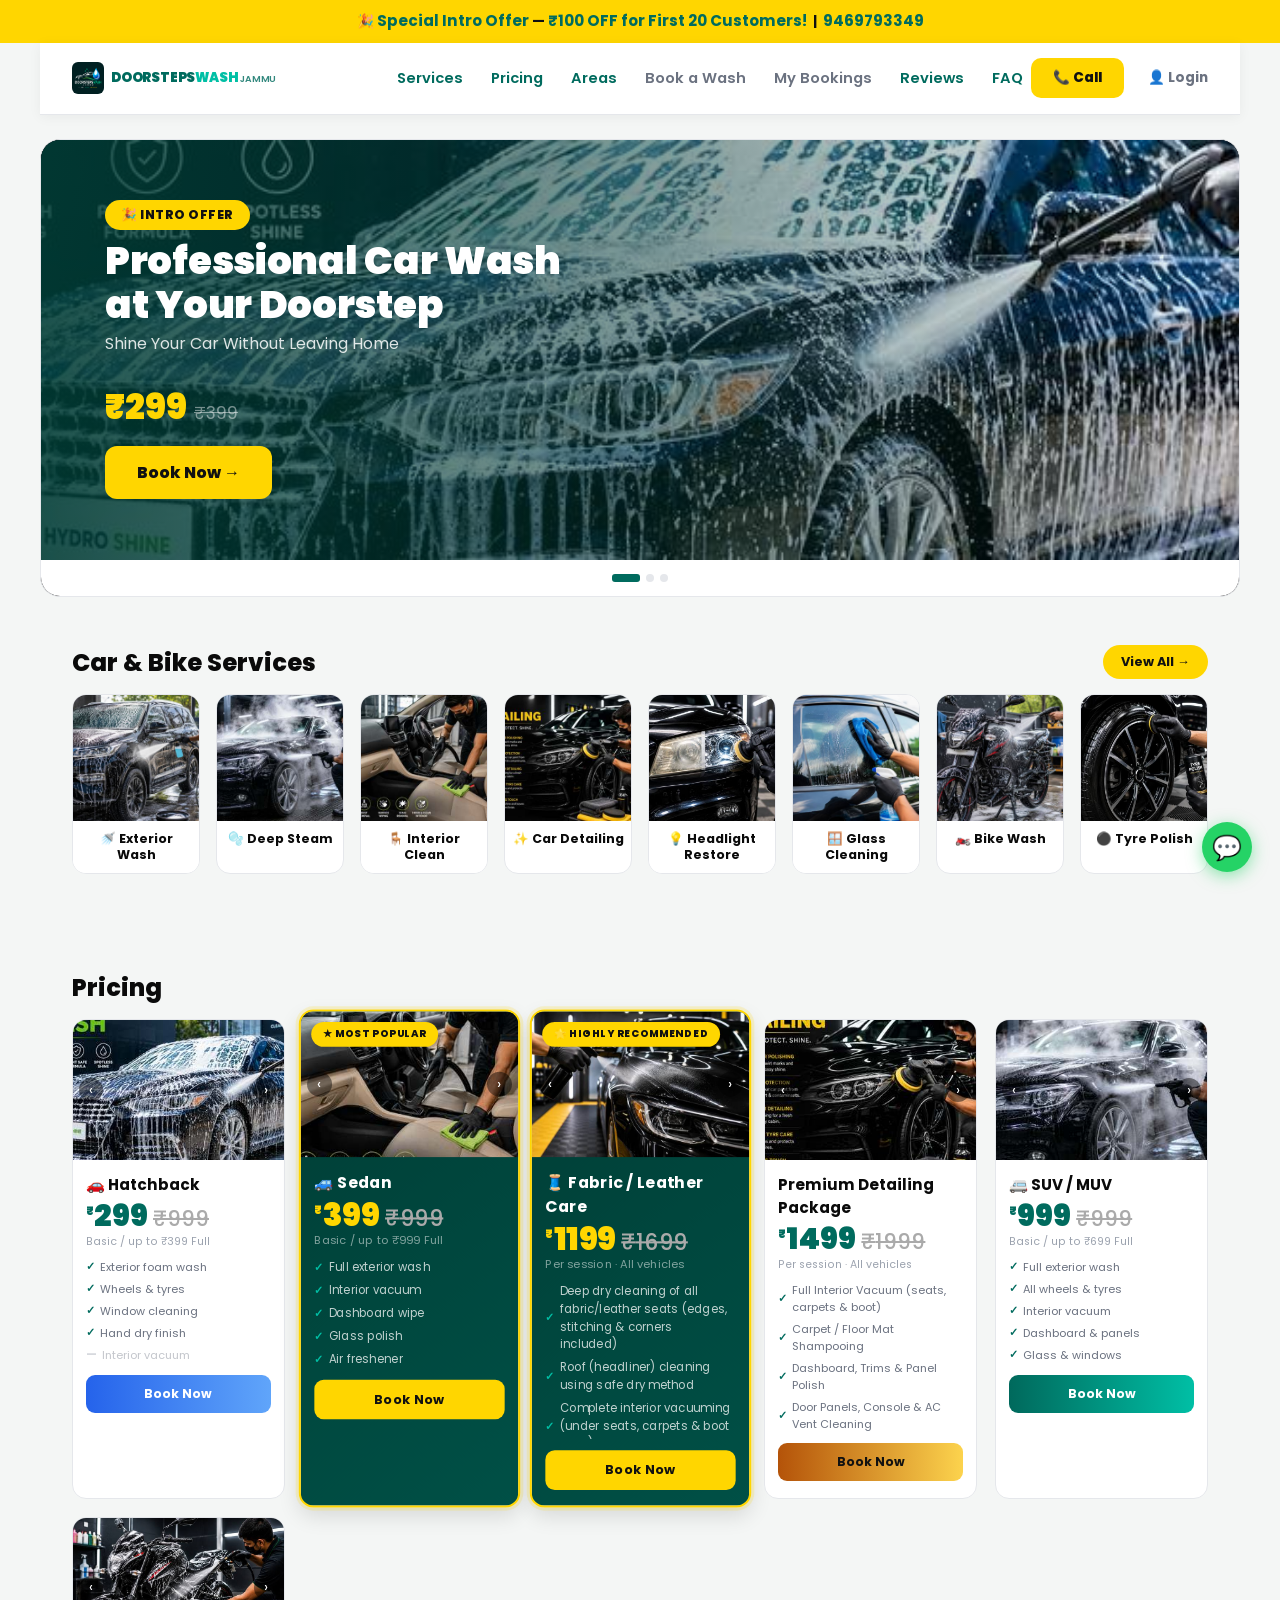
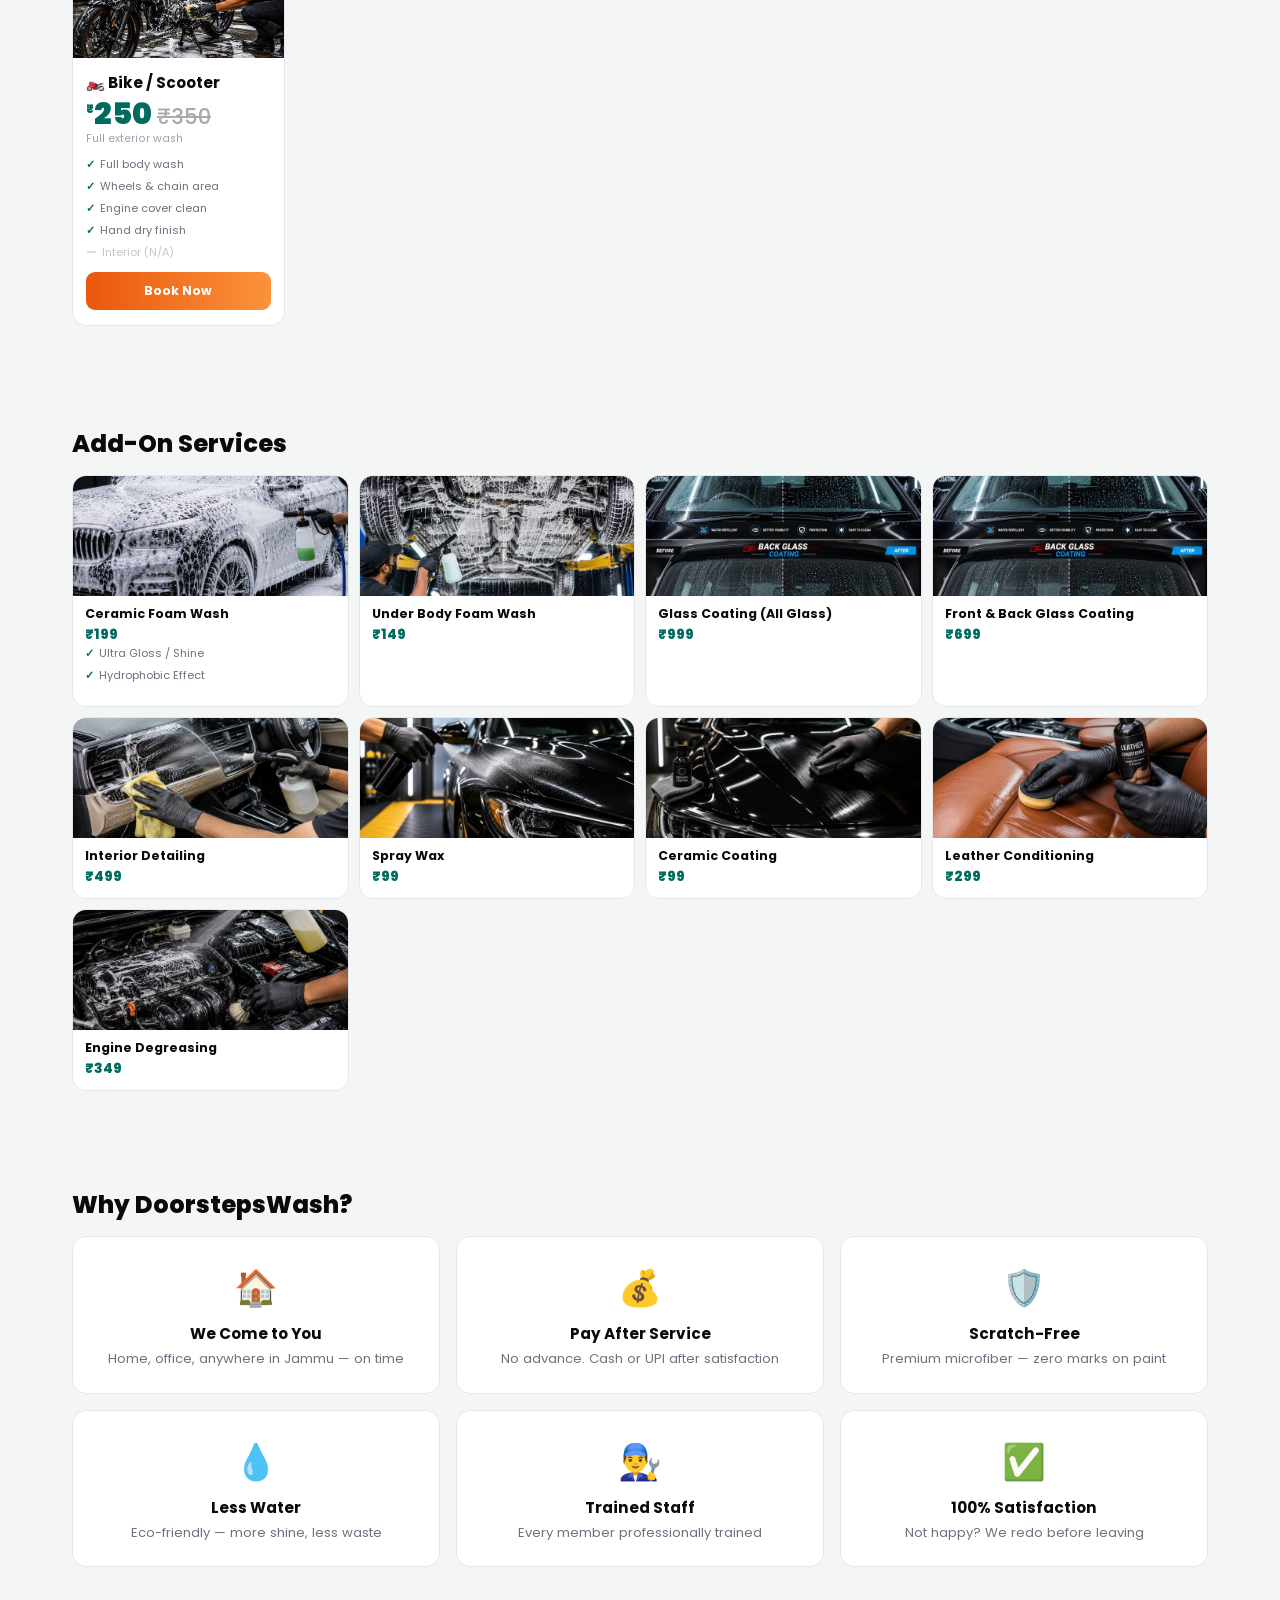
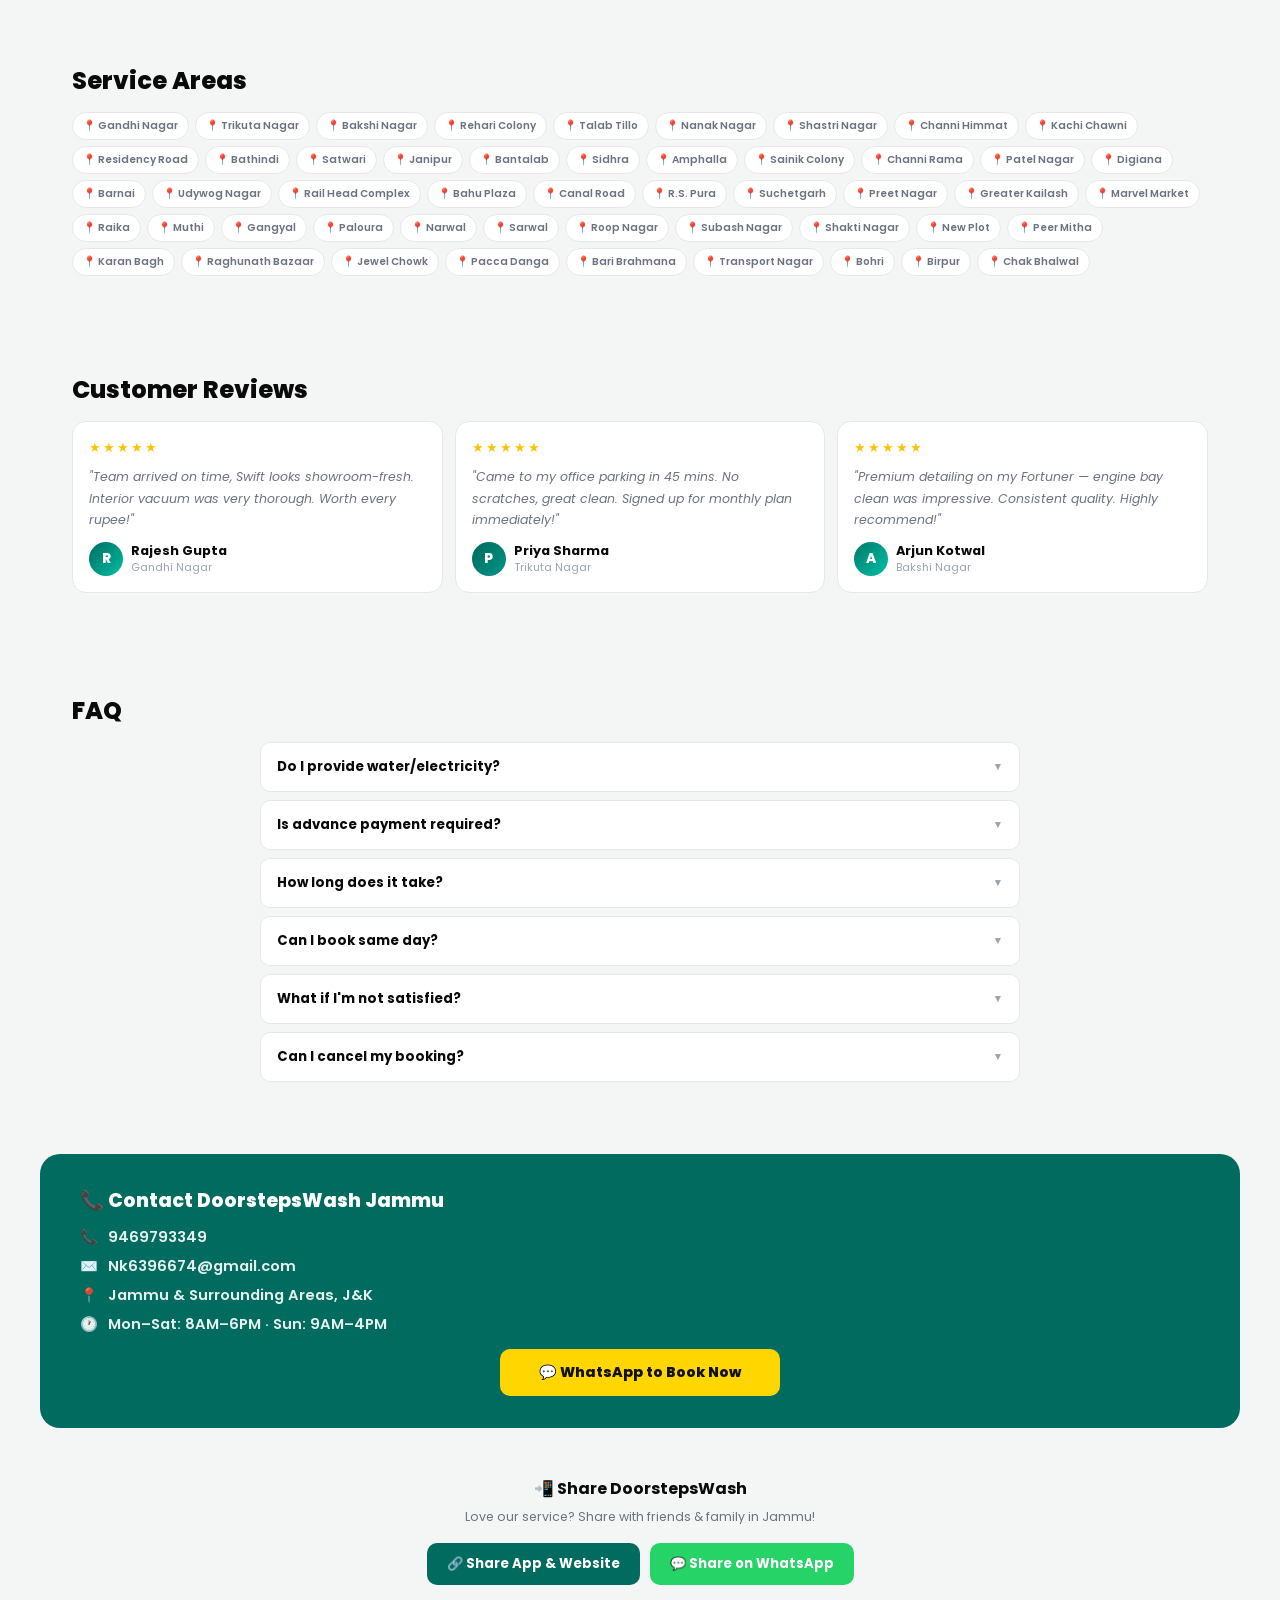
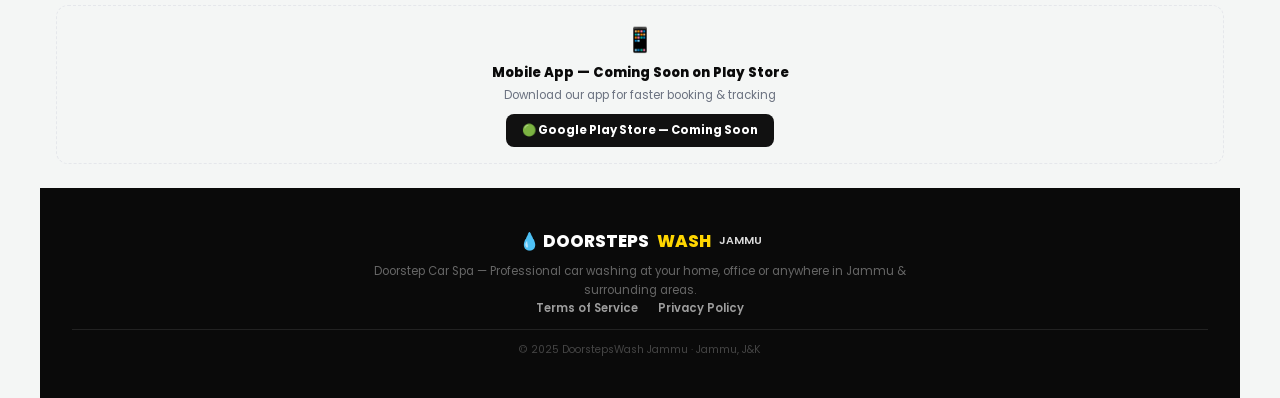
==== doorstepwash-main/index.html @ a51a25fb "yh" ====
<!DOCTYPE html>
<html lang="en">
<head>
<meta charset="UTF-8">
  <link rel="icon" type="image/x-icon" href="favicon.ico">
  <link rel="icon" type="image/png" sizes="192x192" href="icon-192.png">
  <link rel="apple-touch-icon" href="icon-192.png">
<meta name="viewport" content="width=device-width, initial-scale=1.0, maximum-scale=1.0, user-scalable=no">
<title>DoorstepsWash Jammu — Doorstep Car Spa</title>
<link href="https://fonts.googleapis.com/css2?family=Poppins:wght@400;500;600;700;800;900&display=swap" rel="stylesheet">
<link rel="stylesheet" href="app.css">
</head>
<body>

<!-- OFFER BAR -->
<div class="offer-bar">🎉 <span data-price="offer_text">Special Intro Offer</span> — <span data-price="offer_amount">₹100 OFF</span> <span data-price="offer_subtext">for First 20 Customers!</span> &nbsp;|&nbsp; <span>9469793349</span></div>

<!-- HEADER -->
<header class="header">
  <button class="hbg-btn" onclick="openDrawer()">☰</button>
  <div class="header-logo" style="display:flex;align-items:center;gap:7px;min-width:0;flex:1">
  <img src="logo.png" alt="DoorstepsWash Jammu" style="height:32px;width:32px;object-fit:contain;flex-shrink:0;border-radius:6px">
  <span style="font-size:.82rem;font-weight:900;letter-spacing:-.2px;white-space:nowrap;overflow:hidden;text-overflow:ellipsis">DOORSTEPS<span style="color:#00BFA5">WASH</span> <span style="font-size:.7em;font-weight:600;opacity:.8">JAMMU</span></span>
</div>
  <a href="tel:9469793349" class="call-btn">📞 Call</a>
</header>

<!-- DRAWER -->
<div class="drawer-overlay" id="drawerOverlay" onclick="closeDrawer()"></div>
<div class="drawer" id="drawer">
  <div class="drawer-head">
    <div class="logo-text"><span class="lt-main">DOORSTEPS<span style="color:#00BFA5">WASH</span></span><span class="lt-sub">JAMMU</span></div>
    <button class="drawer-close" onclick="closeDrawer()">✕</button>
  </div>
  <div class="drawer-links">
    <a href="index.html#services" onclick="closeDrawer()"><span class="di">🚗</span> Services</a>
    <a href="index.html#pricing" onclick="closeDrawer()"><span class="di">💰</span> Pricing</a>
    <a href="index.html#addons" onclick="closeDrawer()"><span class="di">➕</span> Add-Ons</a>
    <a href="index.html#areas" onclick="closeDrawer()"><span class="di">📍</span> Service Areas</a>
    <a href="booking.html" onclick="closeDrawer()"><span class="di">📅</span> Book a Wash</a>
    <a href="my-bookings.html" onclick="closeDrawer()"><span class="di">📋</span> My Bookings</a>
    <a href="index.html#reviews" onclick="closeDrawer()"><span class="di">⭐</span> Reviews</a>
    <a href="index.html#faq" onclick="closeDrawer()"><span class="di">❓</span> FAQ</a>
    <a href="account.html" onclick="closeDrawer()"><span class="di">👤</span> My Account</a>
  </div>
  <div class="drawer-contact">
    <h4>Contact Us</h4>
    <a href="tel:9469793349">📞 9469793349</a>
    <a href="mailto:Nk6396674@gmail.com">✉️ Nk6396674@gmail.com</a>
    <a>📍 Jammu &amp; Surrounding Areas</a>
  </div>
  <div class="drawer-links" style="border-top:1px solid var(--border);padding-top:8px;margin-top:4px">
    <a onclick="shareApp();closeDrawer()"><span class="di">🔗</span> Share App</a>
    <a href="https://wa.me/?text=🚗 DoorstepsWash Jammu — Doorstep Car Wash! https://doorstepswash.in" target="_blank" onclick="closeDrawer()"><span class="di">💬</span> Share on WhatsApp</a>
    <a style="opacity:.6;cursor:default"><span class="di">📱</span> Play Store — Coming Soon</a>
    <a href="terms.html" onclick="closeDrawer()"><span class="di">📄</span> Terms of Service</a>
    <a href="privacy.html" onclick="closeDrawer()"><span class="di">🔐</span> Privacy Policy</a>
  </div>
</div>

<!-- HERO SLIDER -->
<div class="hero-slider">
  <div class="slides" id="slides">
    <div class="slide">
      <img class="slide-img" id="slideImg1" alt="Exterior Wash">
      <div class="slide-overlay"></div>
      <div class="slide-content">
        <div class="slide-tag">🎉 Intro Offer</div>
        <div class="slide-h" data-price="slides.slide1.title">Professional Car Wash at Your Doorstep</div>
        <div class="slide-sub" data-price="slides.slide1.subtitle">Shine Your Car Without Leaving Home</div>
        <div class="slide-price"><span class="new">₹<span data-price="slides.slide1.price_new">299</span></span><span class="old">₹<span data-price="slides.slide1.price_old">399</span></span></div>
        <a href="booking.html" class="slide-book">Book Now →</a>
      </div>
    </div>
    <div class="slide">
      <img class="slide-img" id="slideImg2" alt="Steam Wash">
      <div class="slide-overlay"></div>
      <div class="slide-content">
        <div class="slide-tag">💧 Steam Clean</div>
        <div class="slide-h" data-price="slides.slide2.title">Deep Steam Wash + Interior Clean</div>
        <div class="slide-sub" data-price="slides.slide2.subtitle">Complete inside-out car spa experience</div>
        <div class="slide-price"><span class="new">₹<span data-price="slides.slide2.price_new">399</span></span><span class="old">₹<span data-price="slides.slide2.price_old">999</span></span></div>
        <a href="booking.html" class="slide-book">Book Now →</a>
      </div>
    </div>
    <div class="slide">
      <img class="slide-img" id="slideImg3" alt="Bike Wash">
      <div class="slide-overlay"></div>
      <div class="slide-content">
        <div class="slide-tag">🏍️ Bikes Too!</div>
        <div class="slide-h" data-price="slides.slide3.title">Bike &amp; Scooter Doorstep Wash</div>
        <div class="slide-sub" data-price="slides.slide3.subtitle">Full two-wheeler clean at your location</div>
        <div class="slide-price"><span class="new">₹<span data-price="slides.slide3.price_new">250</span></span><span class="old">₹<span data-price="slides.slide3.price_old">350</span></span></div>
        <a href="booking.html?service=Bike" class="slide-book">Book Now →</a>
      </div>
    </div>
  </div>
  <div class="slide-dots">
    <div class="dot active" onclick="goSlide(0)"></div>
    <div class="dot" onclick="goSlide(1)"></div>
    <div class="dot" onclick="goSlide(2)"></div>
  </div>
</div>

<!-- SERVICES -->
<div class="divider"></div>
<div class="sec rv" id="services">
  <div class="sec-head">
    <h2>Car &amp; Bike Services</h2>
    <a href="index.html#pricing" class="view-all">View All →</a>
  </div>
  <div class="svc-grid">
    <div class="svc-item" onclick="location.href='booking.html?service=Hatchback'">
      <img class="svc-img" id="svcImg1" alt="Exterior Wash">
      <div class="svc-lbl">🚿 <span data-price="svc_labels.exterior">Exterior Wash</span></div>
    </div>
    <div class="svc-item" onclick="location.href='booking.html?service=SUV'">
      <img class="svc-img" id="svcImg2" alt="Deep Steam Wash">
      <div class="svc-lbl">🫧 <span data-price="svc_labels.deepsteam">Deep Steam</span></div>
    </div>
    <div class="svc-item" onclick="location.href='booking.html?service=Sedan'">
      <img class="svc-img" id="svcImg3" alt="Interior Clean">
      <div class="svc-lbl">🪑 <span data-price="svc_labels.interiorclean">Interior Clean</span></div>
    </div>
    <div class="svc-item" onclick="location.href='booking.html?service=Premium'">
      <img class="svc-img" id="svcImg4" alt="Car Detailing">
      <div class="svc-lbl">✨ <span data-price="svc_labels.cardetailing">Car Detailing</span></div>
    </div>
    <div class="svc-item" onclick="location.href='booking.html?service=Premium'">
      <img class="svc-img" id="svcImg5" alt="Headlight Restore">
      <div class="svc-lbl">💡 <span data-price="svc_labels.headlight">Headlight Restore</span></div>
    </div>
    <div class="svc-item" onclick="location.href='booking.html?service=Hatchback'">
      <img class="svc-img" id="svcImg6" alt="Glass Cleaning">
      <div class="svc-lbl">🪟 <span data-price="svc_labels.glasscleaning">Glass Cleaning</span></div>
    </div>
    <div class="svc-item" onclick="location.href='booking.html?service=Bike'">
      <img class="svc-img" id="svcImg7" alt="Bike Wash">
      <div class="svc-lbl">🏍️ <span data-price="svc_labels.bikewash">Bike Wash</span></div>
    </div>
    <div class="svc-item" onclick="location.href='index.html#addons'">
      <img class="svc-img" id="svcImg8" alt="Tyre Polish">
      <div class="svc-lbl">⚫ <span data-price="svc_labels.tyrepolish">Tyre Polish</span></div>
    </div>
  </div>
</div>

<!-- PRICING -->
<div class="divider"></div>
<div class="sec rv" id="pricing">
  <div class="sec-head"><h2>Pricing</h2></div>
  <div class="price-scroll">
    <div class="price-card">
      <div class="pc-img-wrap">
        <img class="pc-img" id="pcImg1" alt="Hatchback">
        <button class="pc-nav prev" onclick="pcNav('pcImg1',-1)">‹</button>
        <button class="pc-nav next" onclick="pcNav('pcImg1',1)">›</button>
      </div>
      <div class="pc-body">
        <div class="pc-name">🚗 <span data-price="services.hatchback.label">Hatchback</span></div>
        <div class="pc-price"><sup>₹</sup><span data-price="services.hatchback.price_min">299</span> <span style="text-decoration:line-through;color:#aaa;font-size:.7em;font-weight:500">₹<span data-price="services.hatchback.price_old">999</span></span></div>
        <div class="pc-per">Basic / up to ₹<span data-price="services.hatchback.price_max">399</span> Full</div>
        <ul class="pc-feats">
          <li class="pc-feat">Exterior foam wash</li>
          <li class="pc-feat">Wheels &amp; tyres</li>
          <li class="pc-feat">Window cleaning</li>
          <li class="pc-feat">Hand dry finish</li>
          <li class="pc-feat no">Interior vacuum</li>
        </ul>
        <button class="pc-btn g-blue" onclick="location.href='booking.html?service=Hatchback'">Book Now</button>
      </div>
    </div>
    <div class="price-card featured">
      <div class="pc-img-wrap">
        <img class="pc-img" id="pcImg2" alt="Sedan">
        <button class="pc-nav prev" onclick="pcNav('pcImg2',-1)">‹</button>
        <button class="pc-nav next" onclick="pcNav('pcImg2',1)">›</button>
      </div>
      <div class="pc-body">
        <div class="pc-badge">★ Most Popular</div>
        <div class="pc-name">🚙 <span data-price="services.sedan.label">Sedan</span></div>
        <div class="pc-price"><sup>₹</sup><span data-price="services.sedan.price_min">399</span> <span style="text-decoration:line-through;color:#aaa;font-size:.7em;font-weight:500">₹<span data-price="services.sedan.price_old">999</span></span></div>
        <div class="pc-per">Basic / up to ₹<span data-price="services.sedan.price_max">999</span> Full</div>
        <ul class="pc-feats">
          <li class="pc-feat">Full exterior wash</li>
          <li class="pc-feat">Interior vacuum</li>
          <li class="pc-feat">Dashboard wipe</li>
          <li class="pc-feat">Glass polish</li>
          <li class="pc-feat">Air freshener</li>
        </ul>
        <button class="pc-btn g-purple" onclick="location.href='booking.html?service=Sedan'">Book Now</button>
      </div>
    </div>
    <div class="price-card featured">
      <div class="pc-img-wrap">
        <img class="pc-img" id="pcImg6" alt="Fabric Leather Care">
        <button class="pc-nav prev" onclick="pcNav('pcImg6',-1)">‹</button>
        <button class="pc-nav next" onclick="pcNav('pcImg6',1)">›</button>
      </div>
      <div class="pc-body">
        <div class="pc-badge">🌟 Highly Recommended</div>
        <div class="pc-name">🧵 <span data-price="services.fabriccare.label">Fabric / Leather Care</span></div>
        <div class="pc-price"><sup>₹</sup><span data-price="services.fabriccare.price">1199</span> <span style="text-decoration:line-through;color:#aaa;font-size:.7em;font-weight:500">₹<span data-price="services.fabriccare.price_old">1699</span></span></div>
        <div class="pc-per">Per session · All vehicles</div>
        <ul class="pc-feats">
          <li class="pc-feat">Deep dry cleaning of all fabric/leather seats (edges, stitching &amp; corners included)</li>
          <li class="pc-feat">Roof (headliner) cleaning using safe dry method</li>
          <li class="pc-feat">Complete interior vacuuming (under seats, carpets &amp; boot area)</li>
          <li class="pc-feat">Floor mats washing, scrubbing &amp; cleaning</li>
          <li class="pc-feat">Car basement cleaning with foam &amp; scrubbing</li>
          <li class="pc-feat">Door panels, strips &amp; side trims detailed cleaning</li>
          <li class="pc-feat">Dashboard &amp; center console cleaning, detailing &amp; polishing</li>
          <li class="pc-feat">Stain &amp; dirt removal with proper treatment</li>
          <li class="pc-feat">Full interior detailing for a fresh finish</li>
        </ul>
        <button class="pc-btn g-rose" onclick="location.href='booking.html?service=FabricCare'">Book Now</button>
      </div>
    </div>
    <div class="price-card">
      <div class="pc-img-wrap">
        <img class="pc-img" id="pcImg5" alt="Premium">
        <button class="pc-nav prev" onclick="pcNav('pcImg5',-1)">‹</button>
        <button class="pc-nav next" onclick="pcNav('pcImg5',1)">›</button>
      </div>
      <div class="pc-body">
        <div class="pc-name"><span data-price="services.premium.label">Premium Detailing Package</span></div>
        <div class="pc-price"><sup>₹</sup><span data-price="services.premium.price">1499</span> <span style="text-decoration:line-through;color:#aaa;font-size:.7em;font-weight:500">₹<span data-price="services.premium.price_old">1999</span></span></div>
        <div class="pc-per">Per session · All vehicles</div>
        <ul class="pc-feats">
          <li class="pc-feat">Full Interior Vacuum (seats, carpets &amp; boot)</li>
          <li class="pc-feat">Carpet / Floor Mat Shampooing</li>
          <li class="pc-feat">Dashboard, Trims &amp; Panel Polish</li>
          <li class="pc-feat">Door Panels, Console &amp; AC Vent Cleaning</li>
          <li class="pc-feat">Safe Engine Bay Cleaning (battery area protected)</li>
          <li class="pc-feat">Body &amp; Glass Polishing for Enhanced Shine and Clear Visibility</li>
          <li class="pc-feat">Underbody Cleaning</li>
          <li class="pc-feat">Plastic Restoration Polish for Faded Parts</li>
          <li class="pc-feat">Door Edges, Fuel Lid, Dicky Jamb Cleaning &amp; Logo Detailing</li>
          <li class="pc-feat">Hidden Gap Detailing (windshield trims, etc.)</li>
          <li class="pc-feat">Free Paper Mats &amp; Car Perfume Spray</li>
          <li class="pc-feat">Tyre Polish &amp; Dressing for Rich Black Look</li>
        </ul>
        <button class="pc-btn g-gold" onclick="location.href='booking.html?service=Premium'">Book Now</button>
      </div>
    </div>
    <div class="price-card">
      <div class="pc-img-wrap">
        <img class="pc-img" id="pcImg3" alt="SUV">
        <button class="pc-nav prev" onclick="pcNav('pcImg3',-1)">‹</button>
        <button class="pc-nav next" onclick="pcNav('pcImg3',1)">›</button>
      </div>
      <div class="pc-body">
        <div class="pc-name">🚐 <span data-price="services.suv.label">SUV / MUV</span></div>
        <div class="pc-price"><sup>₹</sup><span data-price="services.suv.price_min">999</span> <span style="text-decoration:line-through;color:#aaa;font-size:.7em;font-weight:500">₹<span data-price="services.suv.price_old">999</span></span></div>
        <div class="pc-per">Basic / up to ₹<span data-price="services.suv.price_max">699</span> Full</div>
        <ul class="pc-feats">
          <li class="pc-feat">Full exterior wash</li>
          <li class="pc-feat">All wheels &amp; tyres</li>
          <li class="pc-feat">Interior vacuum</li>
          <li class="pc-feat">Dashboard &amp; panels</li>
          <li class="pc-feat">Glass &amp; windows</li>
        </ul>
        <button class="pc-btn g-teal" onclick="location.href='booking.html?service=SUV'">Book Now</button>
      </div>
    </div>
    <div class="price-card">
      <div class="pc-img-wrap">
        <img class="pc-img" id="pcImg4" alt="Bike">
        <button class="pc-nav prev" onclick="pcNav('pcImg4',-1)">‹</button>
        <button class="pc-nav next" onclick="pcNav('pcImg4',1)">›</button>
      </div>
      <div class="pc-body">
        <div class="pc-name">🏍️ <span data-price="services.bike.label">Bike / Scooter</span></div>
        <div class="pc-price"><sup>₹</sup><span data-price="services.bike.price">250</span> <span style="text-decoration:line-through;color:#aaa;font-size:.7em;font-weight:500">₹<span data-price="services.bike.price_old">350</span></span></div>
        <div class="pc-per">Full exterior wash</div>
        <ul class="pc-feats">
          <li class="pc-feat">Full body wash</li>
          <li class="pc-feat">Wheels &amp; chain area</li>
          <li class="pc-feat">Engine cover clean</li>
          <li class="pc-feat">Hand dry finish</li>
          <li class="pc-feat no">Interior (N/A)</li>
        </ul>
        <button class="pc-btn g-orange" onclick="location.href='booking.html?service=Bike'">Book Now</button>
      </div>
    </div>
  </div>
</div>

<!-- ADD-ONS -->
<div class="divider"></div>
<div class="sec rv" id="addons">
  <div class="sec-head"><h2>Add-On Services</h2></div>
  <div class="addon-grid">
    <div class="addon-card" onclick="location.href='booking.html'">
      <img class="addon-img" id="addonImg1" alt="Ceramic Foam Wash">
      <div class="addon-body">
        <h4><span data-price="addons.ceramic_foam_wash.label">Ceramic Foam Wash</span></h4>
        <div class="addon-price">₹<span data-price="addons.ceramic_foam_wash.price">199</span></div>
        <ul class="pc-feats">
          <li class="pc-feat">Ultra Gloss / Shine</li>
          <li class="pc-feat">Hydrophobic Effect</li>
        </ul>
      </div>
    </div>
    <div class="addon-card" onclick="location.href='booking.html'">
      <img class="addon-img" id="addonImg2" alt="Under Body Foam Wash">
      <div class="addon-body"><h4><span data-price="addons.under_body_foam_wash.label">Under Body Foam Wash</span></h4><div class="addon-price">₹<span data-price="addons.under_body_foam_wash.price">149</span></div></div>
    </div>
    <div class="addon-card" onclick="location.href='booking.html'">
      <img class="addon-img" id="addonImg3" alt="Glass Coating (All Glass)">
      <div class="addon-body"><h4><span data-price="addons.glass_coating_all.label">Glass Coating (All Glass)</span></h4><div class="addon-price">₹<span data-price="addons.glass_coating_all.price">999</span></div></div>
    </div>
    <div class="addon-card" onclick="location.href='booking.html'">
      <img class="addon-img" id="addonImg4" alt="Front & Back Glass Coating">
      <div class="addon-body"><h4><span data-price="addons.glass_coating_fb.label">Front &amp; Back Glass Coating</span></h4><div class="addon-price">₹<span data-price="addons.glass_coating_fb.price">699</span></div></div>
    </div>
    <div class="addon-card" onclick="location.href='booking.html'">
      <img class="addon-img" id="addonImg5" alt="Interior Detailing">
      <div class="addon-body"><h4><span data-price="addons.interior_detailing.label">Interior Detailing</span></h4><div class="addon-price">₹<span data-price="addons.interior_detailing.price">499</span></div></div>
    </div>
    <div class="addon-card" onclick="location.href='booking.html'">
      <img class="addon-img" id="addonImg6" alt="Spray Wax">
      <div class="addon-body"><h4><span data-price="addons.spray_wax.label">Spray Wax</span></h4><div class="addon-price">₹<span data-price="addons.spray_wax.price">99</span></div></div>
    </div>
    <div class="addon-card" onclick="location.href='booking.html'">
      <img class="addon-img" id="addonImg7" alt="Ceramic Coating">
      <div class="addon-body"><h4><span data-price="addons.ceramic_coating.label">Ceramic Coating</span></h4><div class="addon-price">₹<span data-price="addons.ceramic_coating.price">99</span></div></div>
    </div>
    <div class="addon-card" onclick="location.href='booking.html'">
      <img class="addon-img" id="addonImg8" alt="Leather Conditioning">
      <div class="addon-body"><h4><span data-price="addons.leather_conditioning.label">Leather Conditioning</span></h4><div class="addon-price">₹<span data-price="addons.leather_conditioning.price">299</span></div></div>
    </div>
    <div class="addon-card" onclick="location.href='booking.html'">
      <img class="addon-img" id="addonImg9" alt="Engine Degreasing">
      <div class="addon-body"><h4><span data-price="addons.engine_degreasing.label">Engine Degreasing</span></h4><div class="addon-price">₹<span data-price="addons.engine_degreasing.price">349</span></div></div>
    </div>
  </div>
</div>

<!-- WHY US -->
<div class="divider"></div>
<div class="sec rv">
  <div class="sec-head"><h2>Why DoorstepsWash?</h2></div>
  <div class="why-grid">
    <div class="why-card"><div class="wico">🏠</div><h4>We Come to You</h4><p>Home, office, anywhere in Jammu — on time</p></div>
    <div class="why-card"><div class="wico">💰</div><h4>Pay After Service</h4><p>No advance. Cash or UPI after satisfaction</p></div>
    <div class="why-card"><div class="wico">🛡️</div><h4>Scratch-Free</h4><p>Premium microfiber — zero marks on paint</p></div>
    <div class="why-card"><div class="wico">💧</div><h4>Less Water</h4><p>Eco-friendly — more shine, less waste</p></div>
    <div class="why-card"><div class="wico">👨‍🔧</div><h4>Trained Staff</h4><p>Every member professionally trained</p></div>
    <div class="why-card"><div class="wico">✅</div><h4>100% Satisfaction</h4><p>Not happy? We redo before leaving</p></div>
  </div>
</div>

<!-- AREAS -->
<div class="divider"></div>
<div class="sec rv" id="areas">
  <div class="sec-head"><h2>Service Areas</h2></div>
  <div class="areas-wrap">
    <div class="area-chip">📍 Gandhi Nagar</div><div class="area-chip">📍 Trikuta Nagar</div>
    <div class="area-chip">📍 Bakshi Nagar</div><div class="area-chip">📍 Rehari Colony</div>
    <div class="area-chip">📍 Talab Tillo</div><div class="area-chip">📍 Nanak Nagar</div>
    <div class="area-chip">📍 Shastri Nagar</div><div class="area-chip">📍 Channi Himmat</div>
    <div class="area-chip">📍 Kachi Chawni</div><div class="area-chip">📍 Residency Road</div>
    <div class="area-chip">📍 Bathindi</div><div class="area-chip">📍 Satwari</div>
    <div class="area-chip">📍 Janipur</div><div class="area-chip">📍 Bantalab</div>
    <div class="area-chip">📍 Sidhra</div><div class="area-chip">📍 Amphalla</div>
    <div class="area-chip">📍 Sainik Colony</div><div class="area-chip">📍 Channi Rama</div>
    <div class="area-chip">📍 Patel Nagar</div><div class="area-chip">📍 Digiana</div>
    <div class="area-chip">📍 Barnai</div><div class="area-chip">📍 Udywog Nagar</div>
    <div class="area-chip">📍 Rail Head Complex</div><div class="area-chip">📍 Bahu Plaza</div>
    <div class="area-chip">📍 Canal Road</div>
    <div class="area-chip">📍 R.S. Pura</div><div class="area-chip">📍 Suchetgarh</div>
    <div class="area-chip">📍 Preet Nagar</div><div class="area-chip">📍 Greater Kailash</div>
    <div class="area-chip">📍 Marvel Market</div><div class="area-chip">📍 Raika</div>
    <div class="area-chip">📍 Muthi</div><div class="area-chip">📍 Gangyal</div>
    <div class="area-chip">📍 Paloura</div><div class="area-chip">📍 Narwal</div>
    <div class="area-chip">📍 Sarwal</div><div class="area-chip">📍 Roop Nagar</div>
    <div class="area-chip">📍 Subash Nagar</div><div class="area-chip">📍 Shakti Nagar</div>
    <div class="area-chip">📍 New Plot</div><div class="area-chip">📍 Peer Mitha</div>
    <div class="area-chip">📍 Karan Bagh</div><div class="area-chip">📍 Raghunath Bazaar</div>
    <div class="area-chip">📍 Jewel Chowk</div><div class="area-chip">📍 Pacca Danga</div>
    <div class="area-chip">📍 Bari Brahmana</div>
    <div class="area-chip">📍 Transport Nagar</div><div class="area-chip">📍 Bohri</div>
    <div class="area-chip">📍 Birpur</div><div class="area-chip">📍 Chak Bhalwal</div>
  </div>
</div>

<!-- REVIEWS -->
<div class="divider"></div>
<div class="sec rv" id="reviews">
  <div class="sec-head"><h2>Customer Reviews</h2></div>
  <div class="rev-scroll">
    <div class="rev-card"><div class="stars">★★★★★</div><p class="rev-text">"Team arrived on time, Swift looks showroom-fresh. Interior vacuum was very thorough. Worth every rupee!"</p><div class="rev-who"><div class="rev-av">R</div><div><div class="rev-name">Rajesh Gupta</div><div class="rev-loc">Gandhi Nagar</div></div></div></div>
    <div class="rev-card"><div class="stars">★★★★★</div><p class="rev-text">"Came to my office parking in 45 mins. No scratches, great clean. Signed up for monthly plan immediately!"</p><div class="rev-who"><div class="rev-av" style="background:linear-gradient(135deg,#00695C,#009688)">P</div><div><div class="rev-name">Priya Sharma</div><div class="rev-loc">Trikuta Nagar</div></div></div></div>
    <div class="rev-card"><div class="stars">★★★★★</div><p class="rev-text">"Premium detailing on my Fortuner — engine bay clean was impressive. Consistent quality. Highly recommend!"</p><div class="rev-who"><div class="rev-av" style="background:linear-gradient(135deg,#00796B,#00BFA5)">A</div><div><div class="rev-name">Arjun Kotwal</div><div class="rev-loc">Bakshi Nagar</div></div></div></div>
  </div>
</div>

<!-- FAQ -->
<div class="divider"></div>
<div class="sec rv" id="faq">
  <div class="sec-head"><h2>FAQ</h2></div>
  <div class="faq-list">
    <div class="faqq"><button onclick="faqT(this)">Do I provide water/electricity? <span class="arr">▼</span></button><div class="ans"><p>Yes — we use a small amount of your water and electricity. This keeps costs low for better pricing. We are very efficient and use only what's necessary.</p></div></div>
    <div class="faqq"><button onclick="faqT(this)">Is advance payment required? <span class="arr">▼</span></button><div class="ans"><p>No advance at all. Pay only after the service is done and you're satisfied. Cash and UPI both accepted.</p></div></div>
    <div class="faqq"><button onclick="faqT(this)">How long does it take? <span class="arr">▼</span></button><div class="ans"><p>Basic wash: 30–40 min. Interior + Exterior: 60–75 min. Premium Detailing: 2.5–3 hours.</p></div></div>
    <div class="faqq"><button onclick="faqT(this)">Can I book same day? <span class="arr">▼</span></button><div class="ans"><p>Yes! Same-day slots available. For urgent bookings call or WhatsApp 9469793349 directly.</p></div></div>
    <div class="faqq"><button onclick="faqT(this)">What if I'm not satisfied? <span class="arr">▼</span></button><div class="ans"><p>We fix it before we leave — no questions asked. 100% satisfaction guarantee. You only pay when happy.</p></div></div>
    <div class="faqq"><button onclick="faqT(this)">Can I cancel my booking? <span class="arr">▼</span></button><div class="ans"><p>Yes, you can cancel any pending or confirmed booking anytime from the "My Bookings" page before the service starts — no charges for cancellation.</p></div></div>
  </div>
</div>

<!-- CONTACT -->
<div class="divider"></div>
<div class="contact-strip rv">
  <h3>📞 Contact DoorstepsWash Jammu</h3>
  <a class="cl" href="tel:9469793349"><span class="ci">📞</span> 9469793349</a>
  <a class="cl" href="mailto:Nk6396674@gmail.com"><span class="ci">✉️</span> Nk6396674@gmail.com</a>
  <a class="cl"><span class="ci">📍</span> Jammu &amp; Surrounding Areas, J&amp;K</a>
  <a class="cl"><span class="ci">🕐</span> Mon–Sat: 8AM–6PM · Sun: 9AM–4PM</a>
  <a class="wa-btn-full" href="https://wa.me/919469793349?text=Hi%20DoorstepsWash%20Jammu%2C%20I%20want%20to%20book%20a%20doorstep%20car%20wash" target="_blank">💬 WhatsApp to Book Now</a>
</div>

<!-- FOOTER -->

  <!-- SHARE + APP DOWNLOAD -->
  <div class="sec rv" style="text-align:center;padding:24px 16px">
    <h2 style="font-size:1rem;margin-bottom:6px">📲 Share DoorstepsWash</h2>
    <p style="font-size:.78rem;color:var(--gray);margin-bottom:16px;line-height:1.6">Love our service? Share with friends & family in Jammu!</p>
    <div style="display:flex;gap:10px;justify-content:center;flex-wrap:wrap">
      <button onclick="shareApp()" style="display:flex;align-items:center;gap:8px;background:var(--teal);color:#fff;border:none;padding:11px 20px;border-radius:10px;font-size:.82rem;font-weight:700;cursor:pointer;font-family:var(--font)">
        🔗 Share App & Website
      </button>
      <a href="https://wa.me/?text=🚗 Try DoorstepsWash Jammu — Doorstep Car Wash! Book online: https://doorstepswash.in Clean. Shine. Protect. 💧" target="_blank"
         style="display:flex;align-items:center;gap:8px;background:#25D366;color:#fff;padding:11px 20px;border-radius:10px;font-size:.82rem;font-weight:700;text-decoration:none">
        💬 Share on WhatsApp
      </a>
    </div>
    <div style="margin-top:20px;padding:16px;background:var(--bg);border-radius:12px;border:1.5px dashed var(--border)">
      <div style="font-size:1.5rem;margin-bottom:6px">📱</div>
      <div style="font-size:.82rem;font-weight:800;color:var(--dark);margin-bottom:4px">Mobile App — Coming Soon on Play Store</div>
      <div style="font-size:.72rem;color:var(--gray)">Download our app for faster booking & tracking</div>
      <div style="margin-top:10px;display:inline-flex;align-items:center;gap:6px;background:#111;color:#fff;padding:8px 16px;border-radius:8px;font-size:.72rem;font-weight:700">
        🟢 Google Play Store — Coming Soon
      </div>
    </div>
  </div>

<div class="footer">
  <div class="logo-ft">💧 DOORSTEPS<span class="shine">WASH</span> <span style="font-size:.65em;font-weight:600;opacity:.85">JAMMU</span></div>
  <p>Doorstep Car Spa — Professional car washing at your home, office or anywhere in Jammu &amp; surrounding areas.</p>
  <div class="ft-links" style="display:flex;justify-content:center;gap:20px;margin-bottom:10px">
    <a href="terms.html" style="color:rgba(255,255,255,.6);font-size:.72rem;font-weight:600;text-decoration:none">Terms of Service</a>
    <a href="privacy.html" style="color:rgba(255,255,255,.6);font-size:.72rem;font-weight:600;text-decoration:none">Privacy Policy</a>
  </div>
  <div class="ft-copy">© 2025 DoorstepsWash Jammu · Jammu, J&amp;K</div>
</div>

<!-- BOTTOM NAV -->
<nav class="bottom-nav">
  <div class="bn-item active" id="nav-home" onclick="window.scrollTo({top:0,behavior:'smooth'})"><div class="bn-ic">🏠</div><div class="bn-lbl">Home</div></div>
  <div class="bn-item" id="nav-services" onclick="location.href='index.html#services'"><div class="bn-ic">🚗</div><div class="bn-lbl">Services</div></div>
  <div class="bn-item" id="nav-bookings" onclick="location.href='my-bookings.html'"><div class="bn-ic">📋</div><div class="bn-lbl">My Bookings</div></div>
  <div class="bn-item" id="nav-call" onclick="location.href='tel:9469793349'"><div class="bn-ic">📞</div><div class="bn-lbl">Call</div></div>
  <div class="bn-item" id="nav-account" onclick="location.href='account.html'"><div class="bn-ic">👤</div><div class="bn-lbl">Account</div></div>
</nav>

<!-- WA FLOAT -->
<a class="wa-fl" href="https://wa.me/919469793349?text=Hi%20DoorstepsWash%20Jammu%2C%20I%20want%20to%20book%20a%20doorstep%20car%20wash" target="_blank">💬</a>

<script src="images.js"></script>
<script>window.HS_PAGE="home";</script>
<script src="app.js"></script>
<script>
  // Apply images (safe: never throws even if an id/key is missing, so the
  // rest of the page's script and layout can't be broken by one bad image)
  function setImg(id, val) {
    try {
      const el = document.getElementById(id);
      if (el && val) el.src = val;
    } catch (e) {}
  }
  setImg('slideImg1', IMG.slide1);
  setImg('slideImg2', IMG.slide2);
  setImg('slideImg3', IMG.slide3);
  setImg('svcImg1', IMG.new_exterior);
  setImg('svcImg2', IMG.steam);
  setImg('svcImg3', IMG.interior);
  setImg('svcImg4', IMG.detailing);
  setImg('svcImg5', IMG.new_headlight);
  setImg('svcImg6', IMG.new_glass);
  setImg('svcImg7', IMG.new_bikewash);
  setImg('svcImg8', IMG.new_tyrepolish);
  setImg('pcImg1', IMG.exterior);
  setImg('pcImg2', IMG.interior);
  setImg('pcImg3', IMG.steam);
  setImg('pcImg4', IMG.new_bikescooter);
  setImg('pcImg5', IMG.detailing);
  setImg('pcImg6', IMG.interiordetail2);

  // Per-card image slider (like GaadiGlow's ‹ › card image carousel)
  window.PC_IMGS = {
    pcImg1: ['new_exterior','sprayfoam'],
    pcImg2: ['interior','new_glass'],
    pcImg3: ['steam','new_tyrepolish'],
    pcImg4: ['new_bikescooter','new_tyrepolish'],
    pcImg5: ['detailing','new_glasscoating','new_underbody','sprayfoam'],
    pcImg6: ['new_interiordetail','interiordetail2','interior']
  };
  window.pcIdx = {};
  window.pcNav = function(imgId, dir){
    const keys = window.PC_IMGS[imgId];
    if(!keys) return;
    let i = window.pcIdx[imgId] || 0;
    i = (i + dir + keys.length) % keys.length;
    window.pcIdx[imgId] = i;
    document.getElementById(imgId).src = IMG[keys[i]];
  };
  setImg('addonImg1', IMG.new_ceramicfoam);
  setImg('addonImg2', IMG.new_underbody);
  setImg('addonImg3', IMG.new_glasscoating);
  setImg('addonImg4', IMG.new_glasscoating);
  setImg('addonImg5', IMG.new_interiordetail);
  setImg('addonImg6', IMG.new_spraywax);
  setImg('addonImg7', IMG.ceramiccoating2);
  setImg('addonImg8', IMG.new_leathercondition);
  setImg('addonImg9', IMG.new_enginedegrease);
</script>
</body>
</html>
---- doorstepwash-main/app.css ----
:root{
  --teal:#006B5E;--teal2:#00897B;--teal3:#00BFA5;
  --yellow:#FFD600;--yellow2:#FFC107;
  --dark:#0A0A0A;--white:#FFFFFF;
  --bg:#F4F6F5;--card:#FFFFFF;
  --gray:#6B7280;--gray2:#9CA3AF;
  --border:#E5E7EB;
  --font:'Poppins',sans-serif;
  --r:14px;--r-sm:10px;--bottom-h:68px;
}
*{margin:0;padding:0;box-sizing:border-box;-webkit-tap-highlight-color:transparent}
html{scroll-behavior:smooth;overflow-x:hidden;width:100%;max-width:100%;overscroll-behavior-x:none}
body{font-family:var(--font);background:var(--bg);color:var(--dark);width:100%;max-width:100%;margin:0 auto;min-height:100vh;overflow-x:hidden;overscroll-behavior-x:none;padding-bottom:var(--bottom-h)}
img,svg{max-width:100%}
a{text-decoration:none;color:inherit}
button{cursor:pointer;font-family:var(--font);border:none}
::-webkit-scrollbar{display:none}

/* OFFER BAR */
.offer-bar{background:var(--yellow);padding:9px 16px;text-align:center;font-size:.72rem;font-weight:700;color:#111;line-height:1.5}
.offer-bar span{color:var(--teal);font-size:.82rem}

/* HEADER */
.header{background:var(--teal);padding:6px 12px;min-height:56px;display:flex;align-items:center;gap:8px;justify-content:space-between;position:sticky;top:0;z-index:100;box-shadow:0 2px 12px rgba(0,0,0,.2)}
.header-logo{display:flex;align-items:center;gap:8px;color:#fff;font-size:1.1rem;font-weight:800;letter-spacing:-.3px}
.logo-ic{width:34px;height:34px;background:rgba(255,255,255,.18);border-radius:8px;display:flex;align-items:center;justify-content:center;font-size:1.1rem}
.shine{color:var(--yellow)}
.call-btn{background:var(--yellow);color:#111;padding:7px 14px;border-radius:8px;font-size:.75rem;font-weight:800;display:flex;align-items:center;gap:5px}
.hbg-btn{background:rgba(255,255,255,.15);border:none;color:#fff;width:36px;height:36px;border-radius:8px;display:flex;align-items:center;justify-content:center;font-size:1.1rem;cursor:pointer;flex-shrink:0}
.back-btn{background:rgba(255,255,255,.15);border:none;color:#fff;width:36px;height:36px;border-radius:8px;display:flex;align-items:center;justify-content:center;font-size:1.2rem;cursor:pointer}
.header-title{color:#fff;font-size:1.02rem;font-weight:800}
/* Desktop nav is injected by JS regardless of width; force-hide below 900px so a resized/zoomed window never shows it unstyled */
.desktop-nav{display:none}

/* DRAWER (single source of truth — off-canvas via transform so it self-adjusts to any width) */
.drawer-overlay{position:fixed;top:0;right:0;bottom:0;left:0;width:100%;height:100%;z-index:200;background:rgba(0,0,0,.55);opacity:0;visibility:hidden;transition:opacity .3s ease;display:block}
.drawer-overlay.show{opacity:1;visibility:visible}
.drawer{position:fixed;top:0;left:0;width:280px;max-width:85vw;height:100vh;z-index:201;background:#fff;overflow-y:auto;transform:translateX(-100%);transition:transform .3s ease;box-shadow:none}
.drawer.open{transform:translateX(0)}

.drawer-head{
  background:var(--teal);
  padding:20px 16px 14px;
  display:flex;
  align-items:center;
  justify-content:space-between;
  gap:10px;
}

.drawer-head .logo-text{
  color:#fff;
  display:flex;
  flex-direction:column;
  line-height:1.2;
  min-width:0;
  flex:1;
  overflow:hidden;
}

.drawer-head .logo-text .lt-main{
  font-size:1.3rem;
  font-weight:800;
  white-space:nowrap;
  overflow:hidden;
  text-overflow:ellipsis;
}

.drawer-head .logo-text .lt-sub{
  font-size:.78rem;
  font-weight:600;
  opacity:.85;
  letter-spacing:.5px;
  white-space:nowrap;
}

.drawer-close{
  margin-left:auto;
  background:rgba(255,255,255,.15);
  border:none;
  color:#fff;
  width:32px;
  height:32px;
  border-radius:8px;
  font-size:1.1rem;
  cursor:pointer;
  display:flex;
  align-items:center;
  justify-content:center;
}

.drawer-links a{
  display:flex;
  align-items:center;
  gap:12px;
  padding:13px 20px;
  font-size:.88rem;
  font-weight:600;
  color:#333;
  border-bottom:1px solid #f0f0f0;
}

.drawer-links a .di{
  font-size:1rem;
  width:20px;
  text-align:center;
}

.drawer-contact{
  padding:14px 20px 10px;
  background:var(--bg);
  border-top:1px solid var(--border);
}
.drawer-contact h4{font-size:.65rem;font-weight:800;color:var(--gray2);text-transform:uppercase;letter-spacing:1px;margin-bottom:10px}
.drawer-contact a{display:flex;align-items:center;gap:8px;font-size:.82rem;color:var(--dark);font-weight:600;padding:5px 0;text-decoration:none}

/* SECTIONS */
.sec{padding:16px 16px}
.sec-head{display:flex;align-items:center;justify-content:space-between;margin-bottom:14px}
.sec-head h2{font-size:.97rem;font-weight:800;color:var(--dark)}
.view-all{background:var(--yellow);color:#111;padding:6px 14px;border-radius:100px;font-size:.7rem;font-weight:700}
.divider{height:8px;background:var(--bg)}
.sec-ey{font-size:.68rem;font-weight:700;color:var(--teal);letter-spacing:1.5px;text-transform:uppercase;margin-bottom:6px}

/* HERO SLIDER */
.hero-slider{position:relative;overflow:hidden;background:#000;border-bottom:1px solid #eee;width:100%;max-width:100vw}
.slides{display:flex;transition:transform .42s ease;width:100%}
.slide{min-width:100%;max-width:100%;flex-shrink:0;position:relative;overflow:hidden}
.slide-img{width:100%;height:215px;object-fit:cover;object-position:center;display:block}
.slide-overlay{position:absolute;top:0;right:0;bottom:0;left:0;width:100%;height:100%;background:linear-gradient(90deg,rgba(0,60,52,.88) 0%,rgba(0,50,44,.45) 55%,transparent 100%)}
.slide-content{position:absolute;top:0;right:0;bottom:0;left:0;width:100%;height:100%;padding:20px 18px;display:flex;flex-direction:column;justify-content:center;box-sizing:border-box}
.slide-tag{display:inline-block;background:var(--yellow);color:#111;font-size:.6rem;font-weight:800;padding:4px 10px;border-radius:100px;margin-bottom:9px;letter-spacing:.5px;text-transform:uppercase;width:fit-content}
.slide-h{font-size:1.08rem;font-weight:900;color:#fff;line-height:1.2;margin-bottom:5px;max-width:200px;letter-spacing:-.3px}
.slide-sub{font-size:.7rem;color:rgba(255,255,255,.85);margin-bottom:12px;line-height:1.5;max-width:190px}
.slide-price{display:flex;align-items:baseline;gap:7px;margin-bottom:13px}
.slide-price .new{font-size:1.3rem;font-weight:900;color:var(--yellow)}
.slide-price .old{font-size:.75rem;color:rgba(255,255,255,.45);text-decoration:line-through}
.slide-book{display:inline-flex;align-items:center;gap:6px;background:var(--yellow);color:#111;padding:9px 16px;border-radius:9px;font-size:.78rem;font-weight:800;width:fit-content}
.slide-dots{display:flex;justify-content:center;gap:6px;padding:10px 0 8px;background:#fff}
.dot{width:6px;height:6px;border-radius:50%;background:var(--border);transition:all .2s;cursor:pointer}
.dot.active{width:20px;border-radius:3px;background:var(--teal)}

/* SERVICE GRID */
.svc-grid{display:grid;grid-template-columns:repeat(4,1fr);gap:10px}
.svc-item{background:var(--card);border:1.5px solid var(--border);border-radius:var(--r);overflow:hidden;cursor:pointer;transition:all .18s}
.svc-item:active{transform:scale(.94);opacity:.9}
.svc-item:hover{border-color:var(--teal3)}
.svc-img{width:100%;aspect-ratio:1/1;object-fit:cover;object-position:center;display:block}
.svc-lbl{font-size:.6rem;font-weight:700;color:var(--dark);text-align:center;padding:6px 3px 7px;line-height:1.3;background:#fff}

/* PRICING SCROLL */
.price-scroll{display:flex;gap:12px;overflow-x:auto;padding-bottom:4px;scroll-snap-type:x mandatory}
.price-scroll::-webkit-scrollbar{display:none}
.price-card{position:relative;min-width:190px;background:var(--card);border:1.5px solid var(--border);border-radius:var(--r);overflow:hidden;scroll-snap-align:start;flex-shrink:0;transition:border-color .2s}
.price-card:hover{border-color:var(--teal3)}
.price-card.featured{background:linear-gradient(145deg,#003D35,#005046);border:2px solid var(--yellow);box-shadow:0 0 0 3px rgba(255,214,0,.18),0 8px 20px rgba(0,0,0,.12)}
.pc-img{width:100%;height:108px;object-fit:cover;object-position:center;display:block}
.pc-img-wrap{position:relative}
.pc-nav{position:absolute;top:50%;transform:translateY(-50%);width:24px;height:24px;border-radius:50%;background:rgba(0,0,0,.45);color:#fff;border:none;display:flex;align-items:center;justify-content:center;font-size:.9rem;cursor:pointer;z-index:3;transition:background .2s}
.pc-nav:hover{background:rgba(0,0,0,.7)}
.pc-nav.prev{left:6px}
.pc-nav.next{right:6px}
.pc-body{padding:13px 13px 15px}
.pc-badge{position:absolute;top:10px;left:10px;z-index:2;display:inline-block;background:var(--yellow);color:#111;font-size:.6rem;font-weight:800;padding:5px 11px;border-radius:100px;text-transform:uppercase;letter-spacing:.5px;box-shadow:0 3px 10px rgba(0,0,0,.25)}
.pc-name{font-size:.84rem;font-weight:700;margin-bottom:5px;color:var(--dark)}
.price-card.featured .pc-name{color:#fff}
.pc-price{font-size:1.5rem;font-weight:900;color:var(--teal);line-height:1;margin-bottom:2px}
.price-card.featured .pc-price{color:var(--yellow)}
.pc-price sup{font-size:.75rem;vertical-align:super}
.pc-per{font-size:.67rem;color:var(--gray2);margin-bottom:9px}
.price-card.featured .pc-per{color:rgba(255,255,255,.5)}
.pc-feats{list-style:none;display:flex;flex-direction:column;gap:5px;margin-bottom:11px;max-height:150px;overflow-y:auto;padding-right:4px}
.pc-feats::-webkit-scrollbar{width:4px}
.pc-feats::-webkit-scrollbar-thumb{background:var(--border);border-radius:10px}
.price-card.featured .pc-feats::-webkit-scrollbar-thumb{background:rgba(255,255,255,.25)}
.pc-feat{display:flex;align-items:center;gap:5px;font-size:.69rem;color:var(--gray)}
.price-card.featured .pc-feat{color:rgba(255,255,255,.75)}
.pc-feat::before{content:'✓';color:var(--teal);font-weight:800;font-size:.67rem;flex-shrink:0}
.price-card.featured .pc-feat::before{color:var(--teal3)}
.pc-feat.no{opacity:.4}
.pc-feat.no::before{content:'—';color:var(--gray2)}
.pc-btn{display:block;width:100%;text-align:center;background:var(--teal);color:#fff;padding:10px;border-radius:9px;font-size:.77rem;font-weight:700;border:none;cursor:pointer;transition:transform .15s,background .2s}
.pc-btn:active{transform:scale(.97)}
.price-card.featured .pc-btn{background:var(--yellow);color:#111}
.pc-btn.g-blue{background:linear-gradient(90deg,#2563EB,#60A5FA);color:#fff}
.pc-btn.g-purple{background:linear-gradient(90deg,#7C3AED,#C084FC);color:#fff}
.pc-btn.g-teal{background:linear-gradient(90deg,#00695C,#00BFA5);color:#fff}
.pc-btn.g-orange{background:linear-gradient(90deg,#EA580C,#FB923C);color:#fff}
.pc-btn.g-gold{background:linear-gradient(90deg,#B45309,#FCD34D);color:#111}
.pc-btn.g-rose{background:linear-gradient(90deg,#DB2777,#F472B6);color:#fff}

/* ADDONS */
.addon-grid{display:grid;grid-template-columns:repeat(2,1fr);gap:10px}
.addon-card{background:var(--card);border:1.5px solid var(--border);border-radius:var(--r);overflow:hidden;cursor:pointer;transition:all .2s}
.addon-card:hover{border-color:var(--teal3)}
.addon-card:active{transform:scale(.97)}
.addon-img{width:100%;height:88px;object-fit:cover;object-position:center;display:block}
.addon-body{padding:9px 12px 11px}
.addon-body h4{font-size:.78rem;font-weight:700;margin-bottom:2px}
.addon-price{font-size:.85rem;font-weight:800;color:var(--teal)}

/* WHY US */
.why-grid{display:grid;grid-template-columns:repeat(2,1fr);gap:10px}
.why-card{background:var(--card);border:1.5px solid var(--border);border-radius:var(--r);padding:14px 12px;text-align:center;transition:all .2s}
.why-card:hover{border-color:var(--teal3);background:#f0faf8}
.why-card .wico{font-size:1.6rem;margin-bottom:8px}
.why-card h4{font-size:.78rem;font-weight:700;margin-bottom:4px}
.why-card p{font-size:.7rem;color:var(--gray);line-height:1.5}

/* AREAS */
.areas-wrap{display:flex;flex-wrap:wrap;gap:6px}
.area-chip{background:var(--card);border:1.5px solid var(--border);padding:5px 10px;border-radius:100px;font-size:.65rem;font-weight:600;color:var(--gray);display:flex;align-items:center;gap:4px;transition:all .2s;white-space:nowrap}
.area-chip:hover{border-color:var(--teal);color:var(--teal);background:#f0faf8}

/* FORM ELEMENTS */
.book-box{background:var(--card);margin:0 16px 16px;border-radius:var(--r);border:1.5px solid var(--border);padding:20px 16px}
.book-box h2{font-size:1rem;font-weight:800;margin-bottom:18px;color:var(--dark)}
.fg{display:flex;flex-direction:column;gap:6px;margin-bottom:13px}
.fg label{font-size:.68rem;font-weight:700;color:var(--gray);letter-spacing:.8px;text-transform:uppercase}
.fc{background:#F8FAFB;border:1.5px solid var(--border);color:var(--dark);padding:11px 13px;border-radius:10px;font-size:.87rem;font-family:var(--font);outline:none;width:100%;transition:border-color .2s,box-shadow .2s;-webkit-appearance:none}
.fc:focus{border-color:var(--teal);box-shadow:0 0 0 3px rgba(0,107,94,.1)}
.fc::placeholder{color:#C5C9CE}
.fc option{background:#fff}
textarea.fc{resize:vertical;min-height:78px}
.fc.err{border-color:#EF4444}
.ferr{font-size:.68rem;color:#EF4444;margin-top:2px;display:none}
.frow2{display:grid;grid-template-columns:1fr 1fr;gap:10px}
.sub-btn{width:100%;background:var(--teal);color:#fff;border:none;padding:14px;border-radius:11px;font-size:.92rem;font-weight:800;display:flex;align-items:center;justify-content:center;gap:9px;transition:all .2s;margin-top:4px;box-shadow:0 4px 14px rgba(0,107,94,.25)}
.sub-btn:hover:not(:disabled){background:var(--teal2);transform:translateY(-1px)}
.sub-btn:disabled{opacity:.5;cursor:not-allowed}
.sub-btn.outline{background:transparent;color:var(--teal);border:1.5px solid var(--teal);box-shadow:none}
.sub-btn.outline:hover{background:rgba(0,107,94,.06)}
.sub-btn.danger{background:#EF4444;box-shadow:0 4px 14px rgba(239,68,68,.25)}
.sub-btn.danger:hover{background:#dc2626}
.sp{width:16px;height:16px;border:2px solid rgba(255,255,255,.3);border-top-color:#fff;border-radius:50%;animation:spin .6s linear infinite;display:none}
@keyframes spin{to{transform:rotate(360deg)}}
.toast{display:none;margin-top:12px;padding:12px 14px;border-radius:10px;font-size:.82rem;font-weight:600;text-align:center}
.toast.ok{background:rgba(0,191,165,.1);border:1.5px solid rgba(0,191,165,.3);color:var(--teal)}
.toast.bad{background:rgba(239,68,68,.1);border:1.5px solid rgba(239,68,68,.25);color:#EF4444}

/* REVIEWS */
.rev-scroll{display:flex;gap:12px;overflow-x:auto;padding-bottom:4px;scroll-snap-type:x mandatory}
.rev-card{min-width:260px;background:var(--card);border:1.5px solid var(--border);border-radius:var(--r);padding:16px;scroll-snap-align:start;flex-shrink:0}
.rev-card:hover{border-color:var(--teal3)}
.stars{color:var(--yellow2);font-size:.82rem;letter-spacing:2px;margin-bottom:8px}
.rev-text{font-size:.78rem;color:var(--gray);line-height:1.7;font-style:italic;margin-bottom:12px}
.rev-who{display:flex;align-items:center;gap:8px}
.rev-av{width:34px;height:34px;border-radius:50%;background:linear-gradient(135deg,var(--teal),var(--teal3));display:flex;align-items:center;justify-content:center;font-weight:800;font-size:.85rem;color:#fff;flex-shrink:0}
.rev-name{font-size:.8rem;font-weight:700}
.rev-loc{font-size:.68rem;color:var(--gray2)}

/* FAQ */
.faq-list{display:flex;flex-direction:column;gap:8px}
.faqq{background:var(--card);border:1.5px solid var(--border);border-radius:var(--r-sm);overflow:hidden}
.faqq button{width:100%;background:none;border:none;color:var(--dark);padding:14px 16px;text-align:left;font-size:.83rem;font-weight:700;display:flex;justify-content:space-between;align-items:center;gap:12px;cursor:pointer}
.faqq .arr{color:var(--gray2);font-size:.65rem;transition:transform .25s;flex-shrink:0}
.faqq.open .arr{transform:rotate(180deg)}
.faqq .ans{max-height:0;overflow:hidden;transition:max-height .3s ease,padding .3s;padding:0 16px}
.faqq.open .ans{padding:0 16px 14px;max-height:180px}
.faqq .ans p{font-size:.78rem;color:var(--gray);line-height:1.75}

/* CONTACT */
.contact-strip{background:var(--teal);margin:0 16px 16px;border-radius:var(--r);padding:18px 16px}
.contact-strip h3{font-size:.9rem;font-weight:800;color:#fff;margin-bottom:12px}
.cl{display:flex;align-items:center;gap:10px;font-size:.83rem;font-weight:600;color:rgba(255,255,255,.9);margin-bottom:8px}
.cl .ci{font-size:.9rem;width:18px;text-align:center}
.wa-btn-full{display:flex;align-items:center;justify-content:center;gap:8px;background:var(--yellow);color:#111;padding:13px;border-radius:10px;font-size:.88rem;font-weight:800;margin-top:14px}

/* FOOTER */
.footer{background:var(--dark);padding:20px 16px;text-align:center}
.footer .logo-ft{display:flex;align-items:center;justify-content:center;gap:8px;font-size:1.05rem;font-weight:800;color:#fff;margin-bottom:8px}
.footer p{font-size:.72rem;color:#666;line-height:1.65}
.footer .ft-copy{font-size:.66rem;color:#444;margin-top:12px;padding-top:12px;border-top:1px solid #222}

/* BOTTOM NAV */
.bottom-nav{position:fixed;bottom:0;left:0;width:100%;height:var(--bottom-h);background:#fff;border-top:1.5px solid var(--border);display:flex;z-index:100;box-shadow:0 -4px 20px rgba(0,0,0,.08)}
.bn-item{flex:1;display:flex;flex-direction:column;align-items:center;justify-content:center;gap:4px;cursor:pointer;transition:all .15s;padding:8px 0}
.bn-item.active .bn-ic,.bn-item.active .bn-lbl{color:var(--teal)}
.bn-item.active .bn-lbl{font-weight:700}
.bn-ic{font-size:1.25rem;color:var(--gray2);transition:color .2s}
.bn-lbl{font-size:.6rem;color:var(--gray2);font-weight:500;transition:color .2s}

/* WA FLOAT */
.wa-fl{position:fixed;bottom:80px;right:16px;z-index:200;width:50px;height:50px;border-radius:50%;background:#25D366;display:flex;align-items:center;justify-content:center;font-size:1.5rem;box-shadow:0 4px 16px rgba(37,211,102,.5);animation:wap 2.5s ease infinite}
@keyframes wap{0%,100%{box-shadow:0 4px 16px rgba(37,211,102,.4)}50%{box-shadow:0 4px 28px rgba(37,211,102,.75)}}

/* REVEAL */
.rv{opacity:0;transform:translateY(18px);transition:opacity .5s ease,transform .5s ease;animation:rvFallback .6s ease 2.5s forwards}
@keyframes rvFallback{to{opacity:1;transform:none}}
.rv.in{opacity:1;transform:none}

/* ───────── BOOKING CARDS (My Bookings page) ───────── */
.bk-card{background:var(--card);border:1.5px solid var(--border);border-radius:var(--r);padding:16px;margin-bottom:12px}
.bk-top{display:flex;justify-content:space-between;align-items:flex-start;margin-bottom:10px;gap:10px}
.bk-service{font-size:.9rem;font-weight:700;line-height:1.3}
.bk-status{font-size:.65rem;font-weight:800;padding:4px 10px;border-radius:100px;text-transform:uppercase;letter-spacing:.5px;white-space:nowrap}
.bk-status.pending{background:rgba(255,193,7,.15);color:#B45309}
.bk-status.confirmed{background:rgba(0,191,165,.15);color:var(--teal)}
.bk-status.cancelled{background:rgba(239,68,68,.12);color:#EF4444}
.bk-status.rejected{background:rgba(239,68,68,.12);color:#EF4444}
.bk-status.completed{background:rgba(99,102,241,.12);color:#6366F1}
.bk-row{display:flex;align-items:center;gap:7px;font-size:.78rem;color:var(--gray);margin-bottom:5px}
.bk-row .bi{width:16px;text-align:center;flex-shrink:0}
.bk-actions{display:flex;gap:8px;margin-top:12px}
.bk-cancel-btn{flex:1;background:rgba(239,68,68,.08);color:#EF4444;border:1.5px solid rgba(239,68,68,.25);padding:9px;border-radius:9px;font-size:.78rem;font-weight:700;transition:all .2s}
.bk-cancel-btn:hover{background:#EF4444;color:#fff}
.bk-cancel-btn:disabled{opacity:.4;cursor:not-allowed}
.empty-state{text-align:center;padding:40px 20px;color:var(--gray)}
.empty-state .es-icon{font-size:2.5rem;margin-bottom:12px}
.empty-state h3{font-size:.95rem;font-weight:700;margin-bottom:6px;color:var(--dark)}
.empty-state p{font-size:.8rem;margin-bottom:16px}

/* ───────── ACCOUNT PAGE ───────── */
.auth-tabs{display:flex;gap:8px;margin-bottom:20px;background:#F0F2F1;padding:4px;border-radius:11px}
.auth-tab{flex:1;text-align:center;padding:10px;border-radius:8px;font-size:.85rem;font-weight:700;color:var(--gray);transition:all .2s;cursor:pointer}
.auth-tab.active{background:#fff;color:var(--teal);box-shadow:0 2px 8px rgba(0,0,0,.06)}
.profile-card{background:var(--card);border:1.5px solid var(--border);border-radius:var(--r);padding:20px;text-align:center;margin:16px}
.profile-avatar{width:64px;height:64px;border-radius:50%;background:linear-gradient(135deg,var(--teal),var(--teal3));display:flex;align-items:center;justify-content:center;font-size:1.6rem;font-weight:800;color:#fff;margin:0 auto 12px}
.profile-name{font-size:1.05rem;font-weight:800;margin-bottom:3px}
.profile-detail{font-size:.8rem;color:var(--gray);margin-bottom:2px}
.menu-list{margin:0 16px}
.menu-item{background:var(--card);border:1.5px solid var(--border);border-radius:var(--r-sm);padding:14px 16px;display:flex;align-items:center;gap:12px;margin-bottom:8px;transition:all .2s;cursor:pointer}
.menu-item:hover{border-color:var(--teal3);background:#f0faf8}
.menu-item .mi-icon{font-size:1.2rem;width:24px;text-align:center}
.menu-item .mi-text{flex:1;font-size:.85rem;font-weight:600}
.menu-item .mi-arrow{color:var(--gray2);font-size:.85rem}

/* ═══════════════════════════════════════════════════════════
   DESKTOP / TABLET LAYOUT (≥ 900px)
   Mobile keeps the app-style single column above; on wider
   screens we expand to a full website layout.
   ═══════════════════════════════════════════════════════════ */
@media (min-width: 900px) {
  body{
    max-width:none;
    padding-bottom:0;
  }

  /* Hide mobile bottom nav, mobile-only WA float repositioned */
  .bottom-nav{display:none}
  .wa-fl{bottom:28px;right:28px}

  /* Offer bar full width text */
  .offer-bar{font-size:.85rem;padding:10px 16px}
  .offer-bar span{font-size:.95rem}

  /* HEADER becomes full website navbar */
  .header{
    max-width:1200px;margin:0 auto;width:100%;
    padding:0 32px;height:72px;
    background:transparent;position:static;box-shadow:none;
  }
  .header-logo{font-size:1.4rem;color:var(--teal)}
  .header-logo .logo-ic{background:var(--teal);color:#fff}
  .header-logo .shine{color:var(--teal3)}
  .hbg-btn{display:none}
  .call-btn{padding:10px 22px;font-size:.85rem;border-radius:10px}
  .back-btn{background:var(--teal-dim, rgba(0,107,94,.08));color:var(--teal)}
  .header-title{color:var(--dark);font-size:1.3rem}

  /* Add a sticky wrapper bg behind header on scroll-like full bar */
  body > .header{
    position:sticky;top:0;z-index:100;
    background:#fff;
    box-shadow:0 2px 12px rgba(0,0,0,.05);
    border-bottom:1px solid var(--border);
  }

  /* DESKTOP NAV LINKS (injected via JS into header) */
  .desktop-nav{display:flex;gap:28px;align-items:center;margin:0 auto}
  .desktop-nav a{font-size:.92rem;font-weight:600;color:var(--gray);transition:color .2s}
  .desktop-nav a:hover{color:var(--teal)}
  .desktop-nav a.active{color:var(--teal)}

  /* Drawer not used on desktop */
  .drawer,.drawer-overlay{display:none !important}

  /* Generic page content wrapper */
  .hero-slider, .sec, .book-box, .contact-strip, .footer, .divider{
    max-width:1200px;margin-left:auto;margin-right:auto;
  }
  .divider{display:none}

  /* HERO SLIDER - bigger, side content */
  .hero-slider{border-radius:20px;margin-top:24px;overflow:hidden;border:1px solid var(--border)}
  .slide-img{height:420px}
  .slide-content{padding:48px 64px}
  .slide-tag{font-size:.78rem;padding:6px 16px}
  .slide-h{font-size:2.4rem;max-width:480px;line-height:1.15}
  .slide-sub{font-size:1rem;max-width:420px;margin-bottom:24px}
  .slide-price .new{font-size:2.2rem}
  .slide-price .old{font-size:1.1rem}
  .slide-book{padding:14px 32px;font-size:1rem;border-radius:12px}
  .slide-dots{padding:14px 0}
  .dot{width:8px;height:8px}
  .dot.active{width:28px}

  /* SECTION HEADERS bigger */
  .sec{padding:48px 32px}
  .sec-head h2{font-size:1.5rem}
  .sec-ey{font-size:.8rem}
  .view-all{font-size:.8rem;padding:8px 18px}

  /* SERVICE GRID -> 8 across on desktop */
  .svc-grid{grid-template-columns:repeat(8,1fr);gap:16px}
  .svc-lbl{font-size:.78rem;padding:10px 6px}

  /* PRICING -> grid not scroll */
  .price-scroll{display:grid;grid-template-columns:repeat(5,1fr);overflow:visible;gap:18px}
  .price-card{min-width:0}
  .price-card.featured{transform:scale(1.04)}
  .pc-img{height:140px}
  .pc-name{font-size:.95rem}
  .pc-price{font-size:1.9rem}

  /* ADDONS -> 4 across */
  .addon-grid{grid-template-columns:repeat(4,1fr)}
  .addon-img{height:120px}

  /* WHY US -> 3 across */
  .why-grid{grid-template-columns:repeat(3,1fr);gap:16px}
  .why-card{padding:24px 18px}
  .why-card .wico{font-size:2.2rem}
  .why-card h4{font-size:.95rem}
  .why-card p{font-size:.82rem}

  /* REVIEWS -> grid */
  .rev-scroll{display:grid;grid-template-columns:repeat(3,1fr);overflow:visible}
  .rev-card{min-width:0}

  /* FAQ centered narrower */
  .faq-list{max-width:760px;margin:0 auto}

  /* BOOKING / FORM PAGES — two-column layout */
  .book-box{padding:32px 40px;border-radius:20px;margin:24px auto}
  .book-box h2{font-size:1.3rem}
  .frow2{gap:16px}
  .fc{padding:13px 16px;font-size:.95rem}
  .sub-btn{padding:16px;font-size:1rem;max-width:320px;margin-left:auto;margin-right:auto}

  /* CONTACT STRIP */
  .contact-strip{padding:32px 40px;border-radius:20px;margin:24px auto}
  .contact-strip h3{font-size:1.2rem}
  .cl{font-size:.92rem}
  .wa-btn-full{max-width:280px;margin:14px auto 0}

  /* FOOTER */
  .footer{padding:40px 32px;border-radius:0;text-align:center}
  .footer p{max-width:600px;margin:0 auto}

  /* MY BOOKINGS / ADMIN cards grid on desktop */
  #bookingsList, #adminList{display:grid;grid-template-columns:repeat(2,1fr);gap:14px;align-items:start}
  .bk-card{margin-bottom:0}

  /* PROFILE / ACCOUNT centered card */
  .profile-card{max-width:420px;margin:24px auto}
  .menu-list{max-width:420px;margin:0 auto}

  /* AUTH TABS narrower */
  .auth-tabs{max-width:320px;margin:0 auto 20px}

  /* AREAS chips wrap nicer */
  .areas-wrap{justify-content:flex-start}

  /* ADMIN stat row */
  .stat-row{max-width:1200px;margin:0 auto;padding:0 32px 16px}
  .filter-row{max-width:1200px;margin:0 auto;padding:0 32px 16px;overflow:visible;flex-wrap:wrap}
}

@media (min-width: 1300px) {
  .svc-grid{grid-template-columns:repeat(8,1fr)}
  .slide-img{height:480px}
}

/* Sub-pages (booking/account/my-bookings): swap back-button header for full logo+nav header on desktop */
@media (min-width: 900px) {
  .back-btn{display:none}
  .header-title{display:none}
  .desktop-only-logo{display:flex !important}
}

/* ── STRIKE PRICE ── */
.strike-price{display:inline-flex;align-items:center;gap:6px;flex-wrap:wrap}
.price-old{text-decoration:line-through;color:var(--gray2);font-size:.8em;font-weight:500}
.price-new{color:var(--teal);font-weight:800}
.price-badge{background:var(--yellow);color:#111;font-size:.65rem;font-weight:800;padding:2px 7px;border-radius:100px}
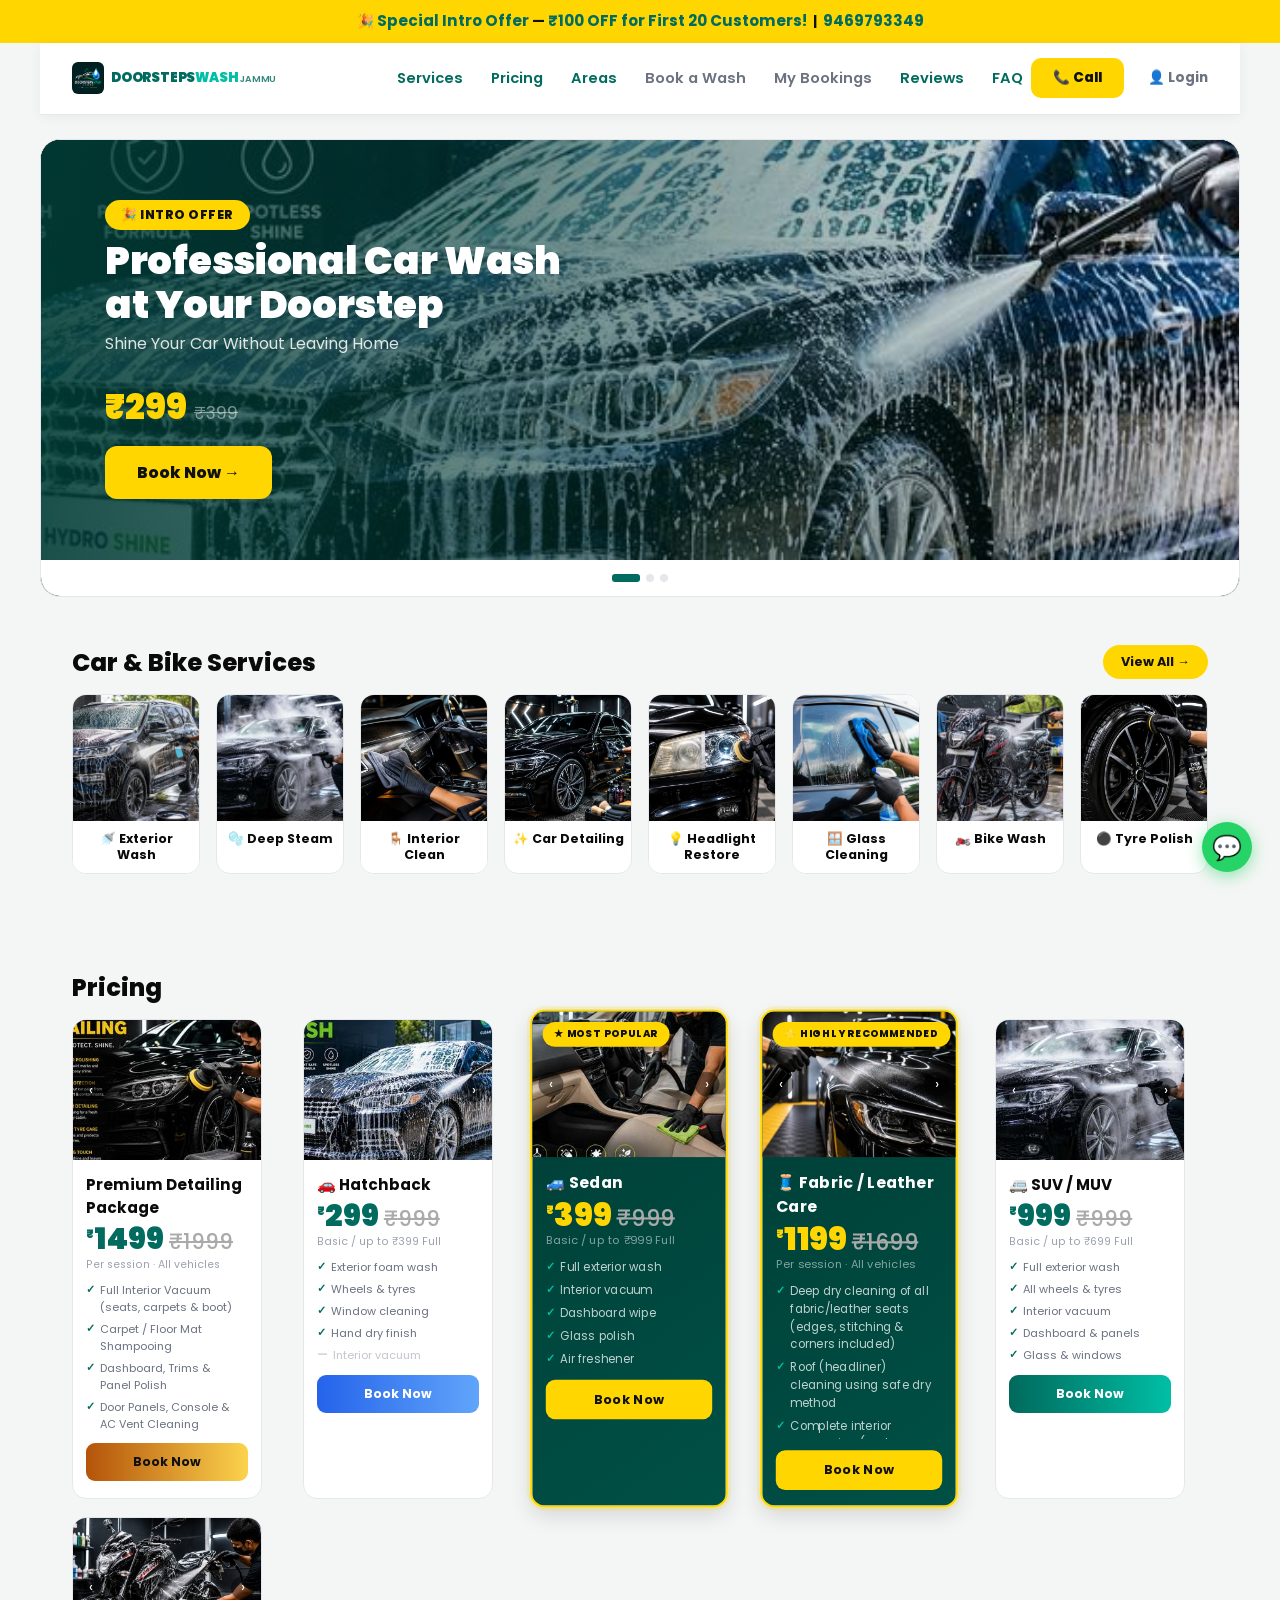
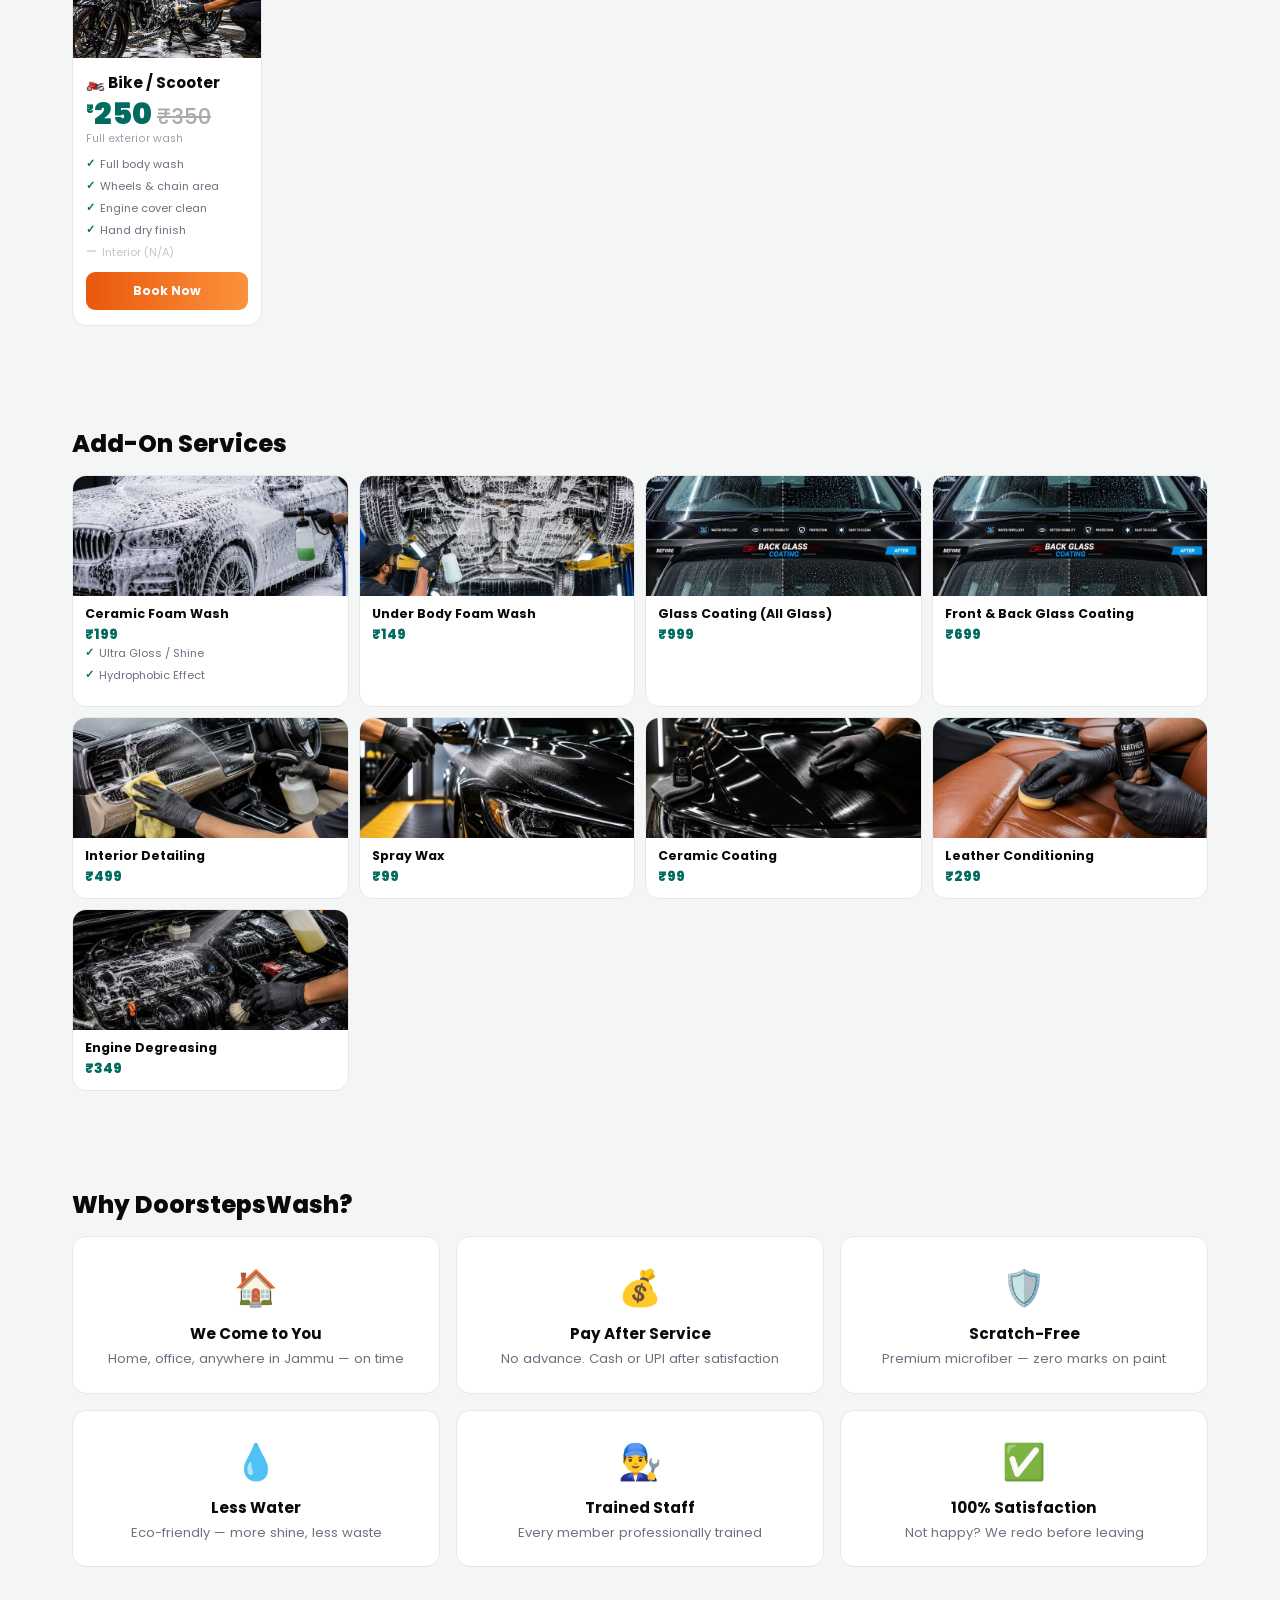
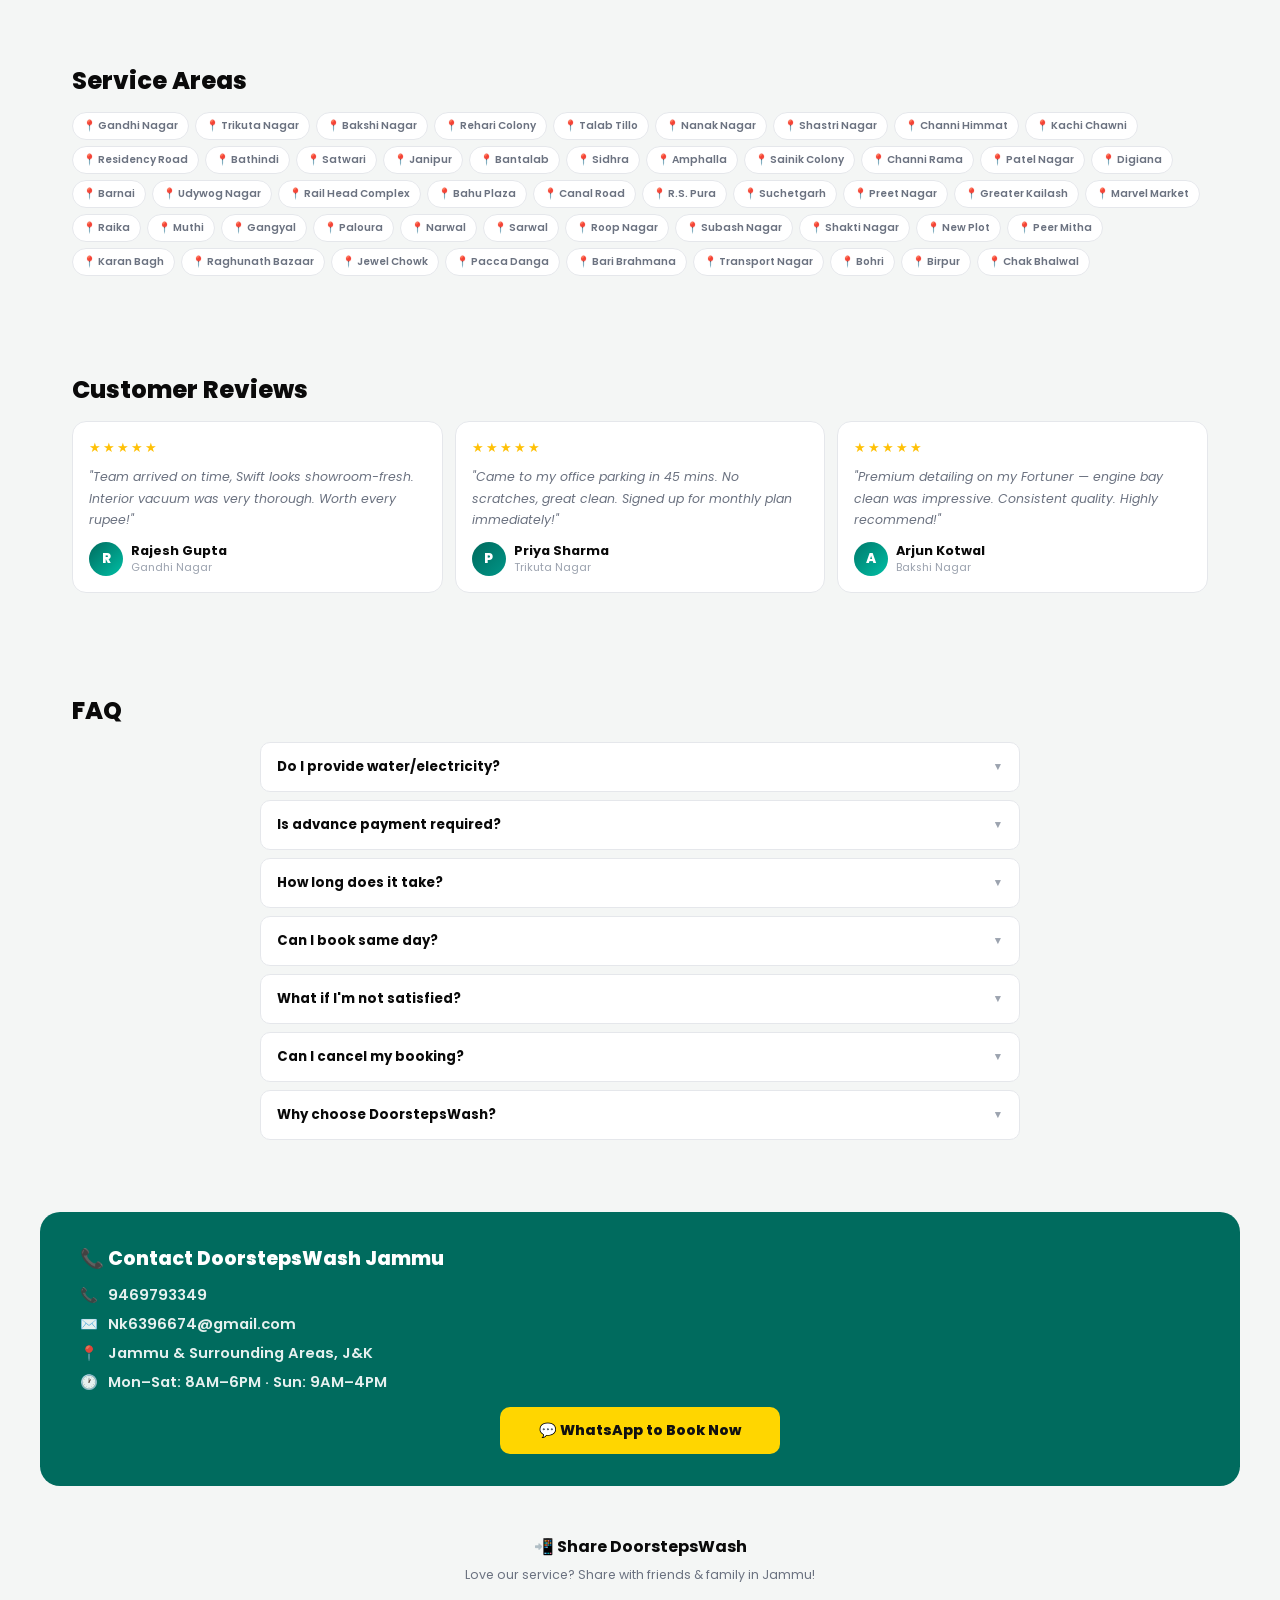
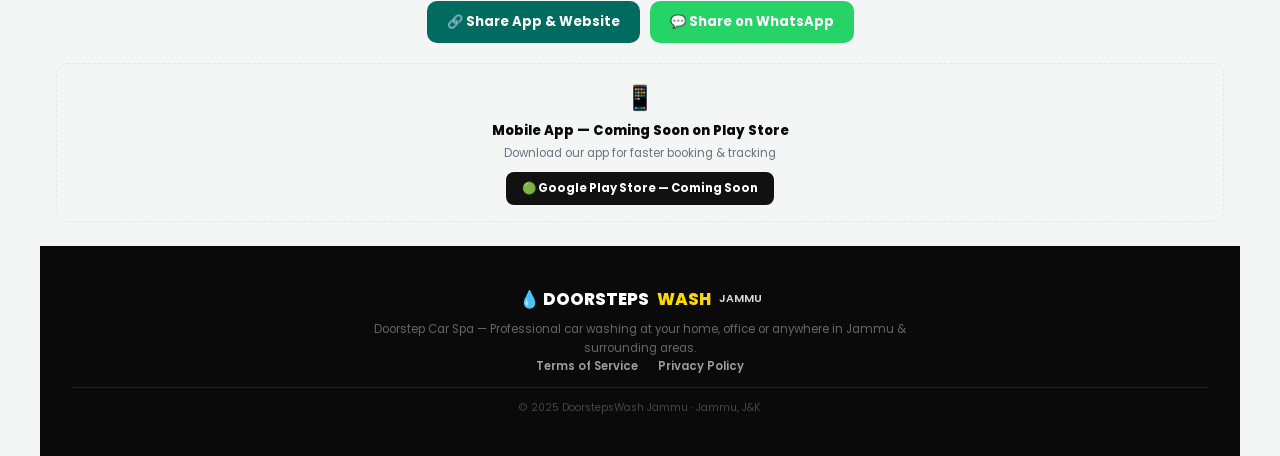
==== commit 58ec8780: "f" ====
--- a/doorstepwash-main/index.html
+++ b/doorstepwash-main/index.html
@@ -152,72 +152,6 @@
   <div class="price-scroll">
     <div class="price-card">
       <div class="pc-img-wrap">
-        <img class="pc-img" id="pcImg1" alt="Hatchback">
-        <button class="pc-nav prev" onclick="pcNav('pcImg1',-1)">‹</button>
-        <button class="pc-nav next" onclick="pcNav('pcImg1',1)">›</button>
-      </div>
-      <div class="pc-body">
-        <div class="pc-name">🚗 <span data-price="services.hatchback.label">Hatchback</span></div>
-        <div class="pc-price"><sup>₹</sup><span data-price="services.hatchback.price_min">299</span> <span style="text-decoration:line-through;color:#aaa;font-size:.7em;font-weight:500">₹<span data-price="services.hatchback.price_old">999</span></span></div>
-        <div class="pc-per">Basic / up to ₹<span data-price="services.hatchback.price_max">399</span> Full</div>
-        <ul class="pc-feats">
-          <li class="pc-feat">Exterior foam wash</li>
-          <li class="pc-feat">Wheels &amp; tyres</li>
-          <li class="pc-feat">Window cleaning</li>
-          <li class="pc-feat">Hand dry finish</li>
-          <li class="pc-feat no">Interior vacuum</li>
-        </ul>
-        <button class="pc-btn g-blue" onclick="location.href='booking.html?service=Hatchback'">Book Now</button>
-      </div>
-    </div>
-    <div class="price-card featured">
-      <div class="pc-img-wrap">
-        <img class="pc-img" id="pcImg2" alt="Sedan">
-        <button class="pc-nav prev" onclick="pcNav('pcImg2',-1)">‹</button>
-        <button class="pc-nav next" onclick="pcNav('pcImg2',1)">›</button>
-      </div>
-      <div class="pc-body">
-        <div class="pc-badge">★ Most Popular</div>
-        <div class="pc-name">🚙 <span data-price="services.sedan.label">Sedan</span></div>
-        <div class="pc-price"><sup>₹</sup><span data-price="services.sedan.price_min">399</span> <span style="text-decoration:line-through;color:#aaa;font-size:.7em;font-weight:500">₹<span data-price="services.sedan.price_old">999</span></span></div>
-        <div class="pc-per">Basic / up to ₹<span data-price="services.sedan.price_max">999</span> Full</div>
-        <ul class="pc-feats">
-          <li class="pc-feat">Full exterior wash</li>
-          <li class="pc-feat">Interior vacuum</li>
-          <li class="pc-feat">Dashboard wipe</li>
-          <li class="pc-feat">Glass polish</li>
-          <li class="pc-feat">Air freshener</li>
-        </ul>
-        <button class="pc-btn g-purple" onclick="location.href='booking.html?service=Sedan'">Book Now</button>
-      </div>
-    </div>
-    <div class="price-card featured">
-      <div class="pc-img-wrap">
-        <img class="pc-img" id="pcImg6" alt="Fabric Leather Care">
-        <button class="pc-nav prev" onclick="pcNav('pcImg6',-1)">‹</button>
-        <button class="pc-nav next" onclick="pcNav('pcImg6',1)">›</button>
-      </div>
-      <div class="pc-body">
-        <div class="pc-badge">🌟 Highly Recommended</div>
-        <div class="pc-name">🧵 <span data-price="services.fabriccare.label">Fabric / Leather Care</span></div>
-        <div class="pc-price"><sup>₹</sup><span data-price="services.fabriccare.price">1199</span> <span style="text-decoration:line-through;color:#aaa;font-size:.7em;font-weight:500">₹<span data-price="services.fabriccare.price_old">1699</span></span></div>
-        <div class="pc-per">Per session · All vehicles</div>
-        <ul class="pc-feats">
-          <li class="pc-feat">Deep dry cleaning of all fabric/leather seats (edges, stitching &amp; corners included)</li>
-          <li class="pc-feat">Roof (headliner) cleaning using safe dry method</li>
-          <li class="pc-feat">Complete interior vacuuming (under seats, carpets &amp; boot area)</li>
-          <li class="pc-feat">Floor mats washing, scrubbing &amp; cleaning</li>
-          <li class="pc-feat">Car basement cleaning with foam &amp; scrubbing</li>
-          <li class="pc-feat">Door panels, strips &amp; side trims detailed cleaning</li>
-          <li class="pc-feat">Dashboard &amp; center console cleaning, detailing &amp; polishing</li>
-          <li class="pc-feat">Stain &amp; dirt removal with proper treatment</li>
-          <li class="pc-feat">Full interior detailing for a fresh finish</li>
-        </ul>
-        <button class="pc-btn g-rose" onclick="location.href='booking.html?service=FabricCare'">Book Now</button>
-      </div>
-    </div>
-    <div class="price-card">
-      <div class="pc-img-wrap">
         <img class="pc-img" id="pcImg5" alt="Premium">
         <button class="pc-nav prev" onclick="pcNav('pcImg5',-1)">‹</button>
         <button class="pc-nav next" onclick="pcNav('pcImg5',1)">›</button>
@@ -241,6 +175,72 @@
           <li class="pc-feat">Tyre Polish &amp; Dressing for Rich Black Look</li>
         </ul>
         <button class="pc-btn g-gold" onclick="location.href='booking.html?service=Premium'">Book Now</button>
+      </div>
+    </div>
+    <div class="price-card">
+      <div class="pc-img-wrap">
+        <img class="pc-img" id="pcImg1" alt="Hatchback">
+        <button class="pc-nav prev" onclick="pcNav('pcImg1',-1)">‹</button>
+        <button class="pc-nav next" onclick="pcNav('pcImg1',1)">›</button>
+      </div>
+      <div class="pc-body">
+        <div class="pc-name">🚗 <span data-price="services.hatchback.label">Hatchback</span></div>
+        <div class="pc-price"><sup>₹</sup><span data-price="services.hatchback.price_min">299</span> <span style="text-decoration:line-through;color:#aaa;font-size:.7em;font-weight:500">₹<span data-price="services.hatchback.price_old">999</span></span></div>
+        <div class="pc-per">Basic / up to ₹<span data-price="services.hatchback.price_max">399</span> Full</div>
+        <ul class="pc-feats">
+          <li class="pc-feat">Exterior foam wash</li>
+          <li class="pc-feat">Wheels &amp; tyres</li>
+          <li class="pc-feat">Window cleaning</li>
+          <li class="pc-feat">Hand dry finish</li>
+          <li class="pc-feat no">Interior vacuum</li>
+        </ul>
+        <button class="pc-btn g-blue" onclick="location.href='booking.html?service=Hatchback'">Book Now</button>
+      </div>
+    </div>
+    <div class="price-card featured">
+      <div class="pc-img-wrap">
+        <img class="pc-img" id="pcImg2" alt="Sedan">
+        <button class="pc-nav prev" onclick="pcNav('pcImg2',-1)">‹</button>
+        <button class="pc-nav next" onclick="pcNav('pcImg2',1)">›</button>
+      </div>
+      <div class="pc-body">
+        <div class="pc-badge">★ Most Popular</div>
+        <div class="pc-name">🚙 <span data-price="services.sedan.label">Sedan</span></div>
+        <div class="pc-price"><sup>₹</sup><span data-price="services.sedan.price_min">399</span> <span style="text-decoration:line-through;color:#aaa;font-size:.7em;font-weight:500">₹<span data-price="services.sedan.price_old">999</span></span></div>
+        <div class="pc-per">Basic / up to ₹<span data-price="services.sedan.price_max">999</span> Full</div>
+        <ul class="pc-feats">
+          <li class="pc-feat">Full exterior wash</li>
+          <li class="pc-feat">Interior vacuum</li>
+          <li class="pc-feat">Dashboard wipe</li>
+          <li class="pc-feat">Glass polish</li>
+          <li class="pc-feat">Air freshener</li>
+        </ul>
+        <button class="pc-btn g-purple" onclick="location.href='booking.html?service=Sedan'">Book Now</button>
+      </div>
+    </div>
+    <div class="price-card featured">
+      <div class="pc-img-wrap">
+        <img class="pc-img" id="pcImg6" alt="Fabric Leather Care">
+        <button class="pc-nav prev" onclick="pcNav('pcImg6',-1)">‹</button>
+        <button class="pc-nav next" onclick="pcNav('pcImg6',1)">›</button>
+      </div>
+      <div class="pc-body">
+        <div class="pc-badge">🌟 Highly Recommended</div>
+        <div class="pc-name">🧵 <span data-price="services.fabriccare.label">Fabric / Leather Care</span></div>
+        <div class="pc-price"><sup>₹</sup><span data-price="services.fabriccare.price">1199</span> <span style="text-decoration:line-through;color:#aaa;font-size:.7em;font-weight:500">₹<span data-price="services.fabriccare.price_old">1699</span></span></div>
+        <div class="pc-per">Per session · All vehicles</div>
+        <ul class="pc-feats">
+          <li class="pc-feat">Deep dry cleaning of all fabric/leather seats (edges, stitching &amp; corners included)</li>
+          <li class="pc-feat">Roof (headliner) cleaning using safe dry method</li>
+          <li class="pc-feat">Complete interior vacuuming (under seats, carpets &amp; boot area)</li>
+          <li class="pc-feat">Floor mats washing, scrubbing &amp; cleaning</li>
+          <li class="pc-feat">Car basement cleaning with foam &amp; scrubbing</li>
+          <li class="pc-feat">Door panels, strips &amp; side trims detailed cleaning</li>
+          <li class="pc-feat">Dashboard &amp; center console cleaning, detailing &amp; polishing</li>
+          <li class="pc-feat">Stain &amp; dirt removal with proper treatment</li>
+          <li class="pc-feat">Full interior detailing for a fresh finish</li>
+        </ul>
+        <button class="pc-btn g-rose" onclick="location.href='booking.html?service=FabricCare'">Book Now</button>
       </div>
     </div>
     <div class="price-card">
@@ -407,6 +407,7 @@
     <div class="faqq"><button onclick="faqT(this)">Can I book same day? <span class="arr">▼</span></button><div class="ans"><p>Yes! Same-day slots available. For urgent bookings call or WhatsApp 9469793349 directly.</p></div></div>
     <div class="faqq"><button onclick="faqT(this)">What if I'm not satisfied? <span class="arr">▼</span></button><div class="ans"><p>We fix it before we leave — no questions asked. 100% satisfaction guarantee. You only pay when happy.</p></div></div>
     <div class="faqq"><button onclick="faqT(this)">Can I cancel my booking? <span class="arr">▼</span></button><div class="ans"><p>Yes, you can cancel any pending or confirmed booking anytime from the "My Bookings" page before the service starts — no charges for cancellation.</p></div></div>
+    <div class="faqq"><button onclick="faqT(this)">Why choose DoorstepsWash? <span class="arr">▼</span></button><div class="ans"><p>We use world-class products for every wash and detailing service, trusted staff, and doorstep convenience — so your vehicle gets premium care without you having to leave home.</p></div></div>
   </div>
 </div>
 
@@ -485,8 +486,8 @@
   setImg('slideImg3', IMG.slide3);
   setImg('svcImg1', IMG.new_exterior);
   setImg('svcImg2', IMG.steam);
-  setImg('svcImg3', IMG.interior);
-  setImg('svcImg4', IMG.detailing);
+  setImg('svcImg3', IMG.new_interiorclean);
+  setImg('svcImg4', IMG.new_cardetailing);
   setImg('svcImg5', IMG.new_headlight);
   setImg('svcImg6', IMG.new_glass);
   setImg('svcImg7', IMG.new_bikewash);
--- a/doorstepwash-main/app.css
+++ b/doorstepwash-main/app.css
@@ -150,7 +150,7 @@
 /* PRICING SCROLL */
 .price-scroll{display:flex;gap:12px;overflow-x:auto;padding-bottom:4px;scroll-snap-type:x mandatory}
 .price-scroll::-webkit-scrollbar{display:none}
-.price-card{position:relative;min-width:190px;background:var(--card);border:1.5px solid var(--border);border-radius:var(--r);overflow:hidden;scroll-snap-align:start;flex-shrink:0;transition:border-color .2s}
+.price-card{position:relative;width:190px;min-width:190px;max-width:190px;background:var(--card);border:1.5px solid var(--border);border-radius:var(--r);overflow:hidden;scroll-snap-align:start;flex-shrink:0;transition:border-color .2s}
 .price-card:hover{border-color:var(--teal3)}
 .price-card.featured{background:linear-gradient(145deg,#003D35,#005046);border:2px solid var(--yellow);box-shadow:0 0 0 3px rgba(255,214,0,.18),0 8px 20px rgba(0,0,0,.12)}
 .pc-img{width:100%;height:108px;object-fit:cover;object-position:center;display:block}
@@ -172,7 +172,7 @@
 .pc-feats::-webkit-scrollbar{width:4px}
 .pc-feats::-webkit-scrollbar-thumb{background:var(--border);border-radius:10px}
 .price-card.featured .pc-feats::-webkit-scrollbar-thumb{background:rgba(255,255,255,.25)}
-.pc-feat{display:flex;align-items:center;gap:5px;font-size:.69rem;color:var(--gray)}
+.pc-feat{display:flex;align-items:flex-start;gap:5px;font-size:.69rem;color:var(--gray);word-break:break-word;overflow-wrap:break-word}
 .price-card.featured .pc-feat{color:rgba(255,255,255,.75)}
 .pc-feat::before{content:'✓';color:var(--teal);font-weight:800;font-size:.67rem;flex-shrink:0}
 .price-card.featured .pc-feat::before{color:var(--teal3)}
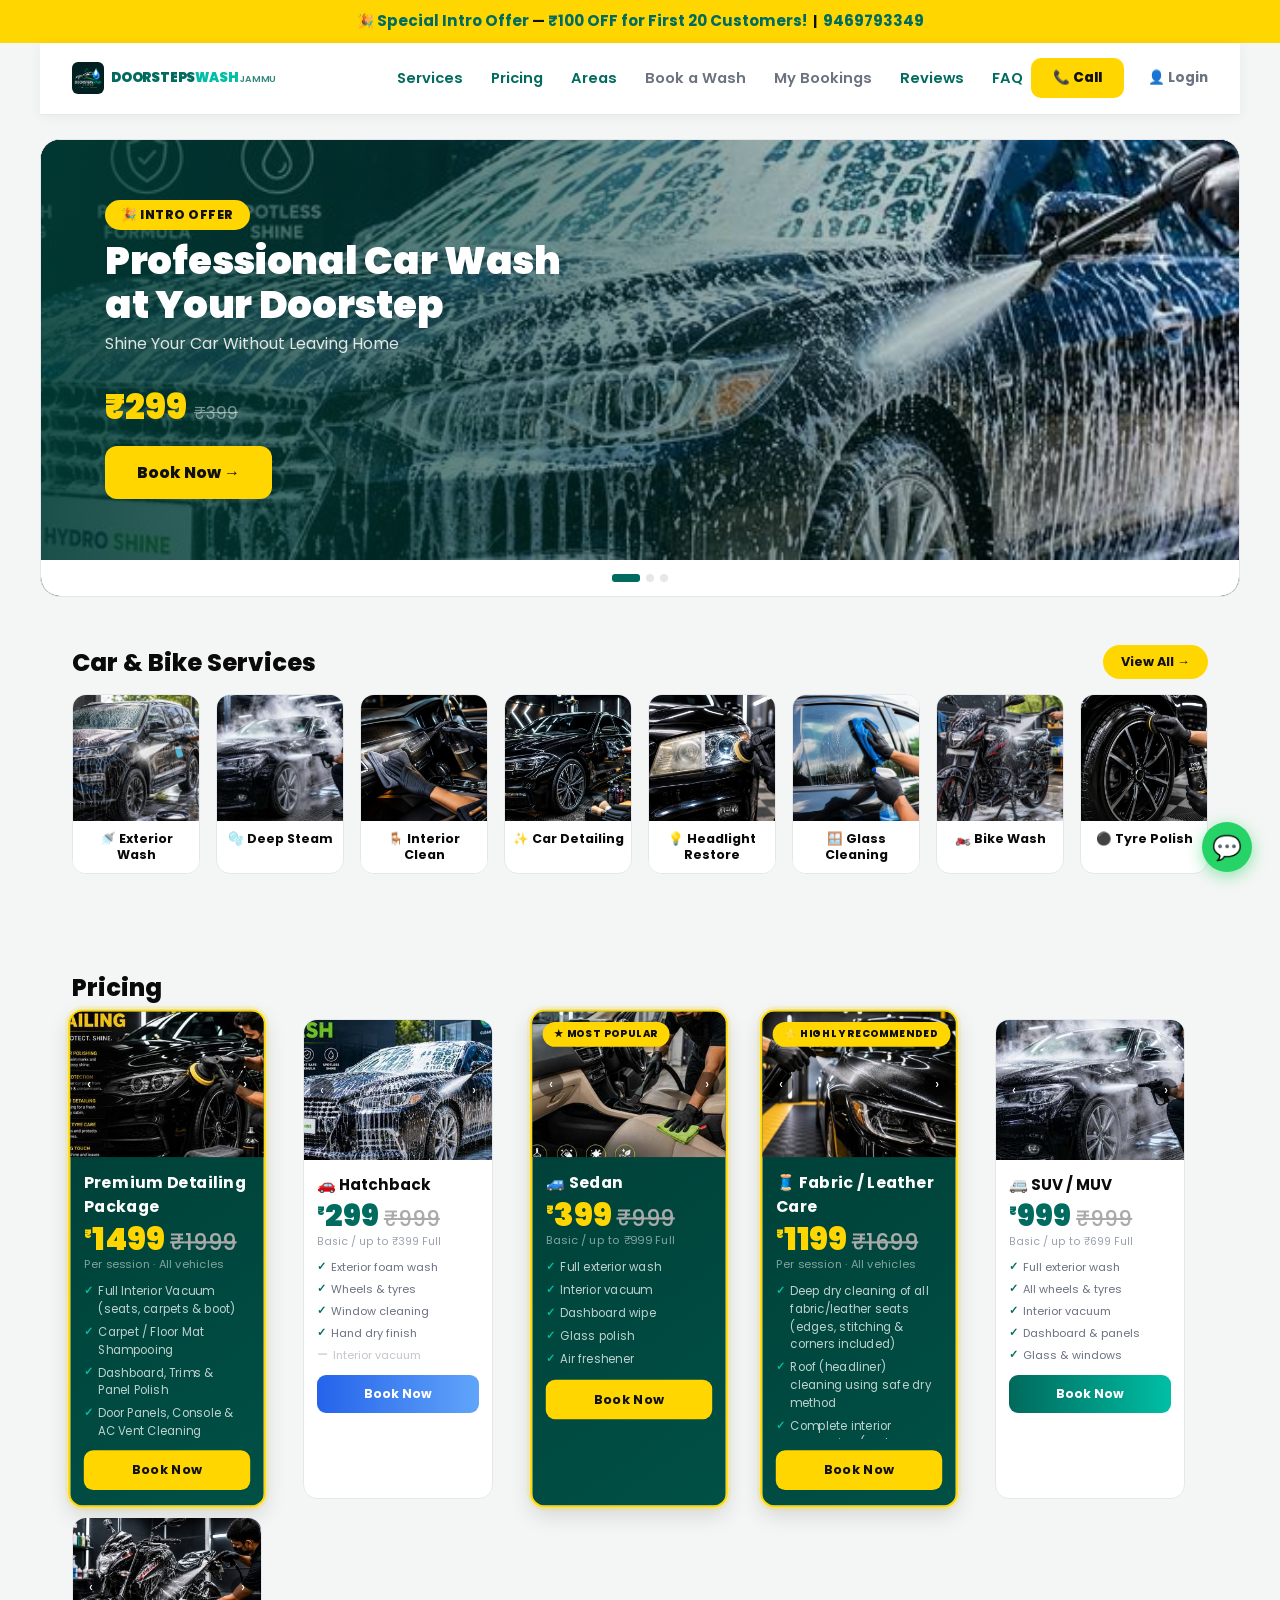
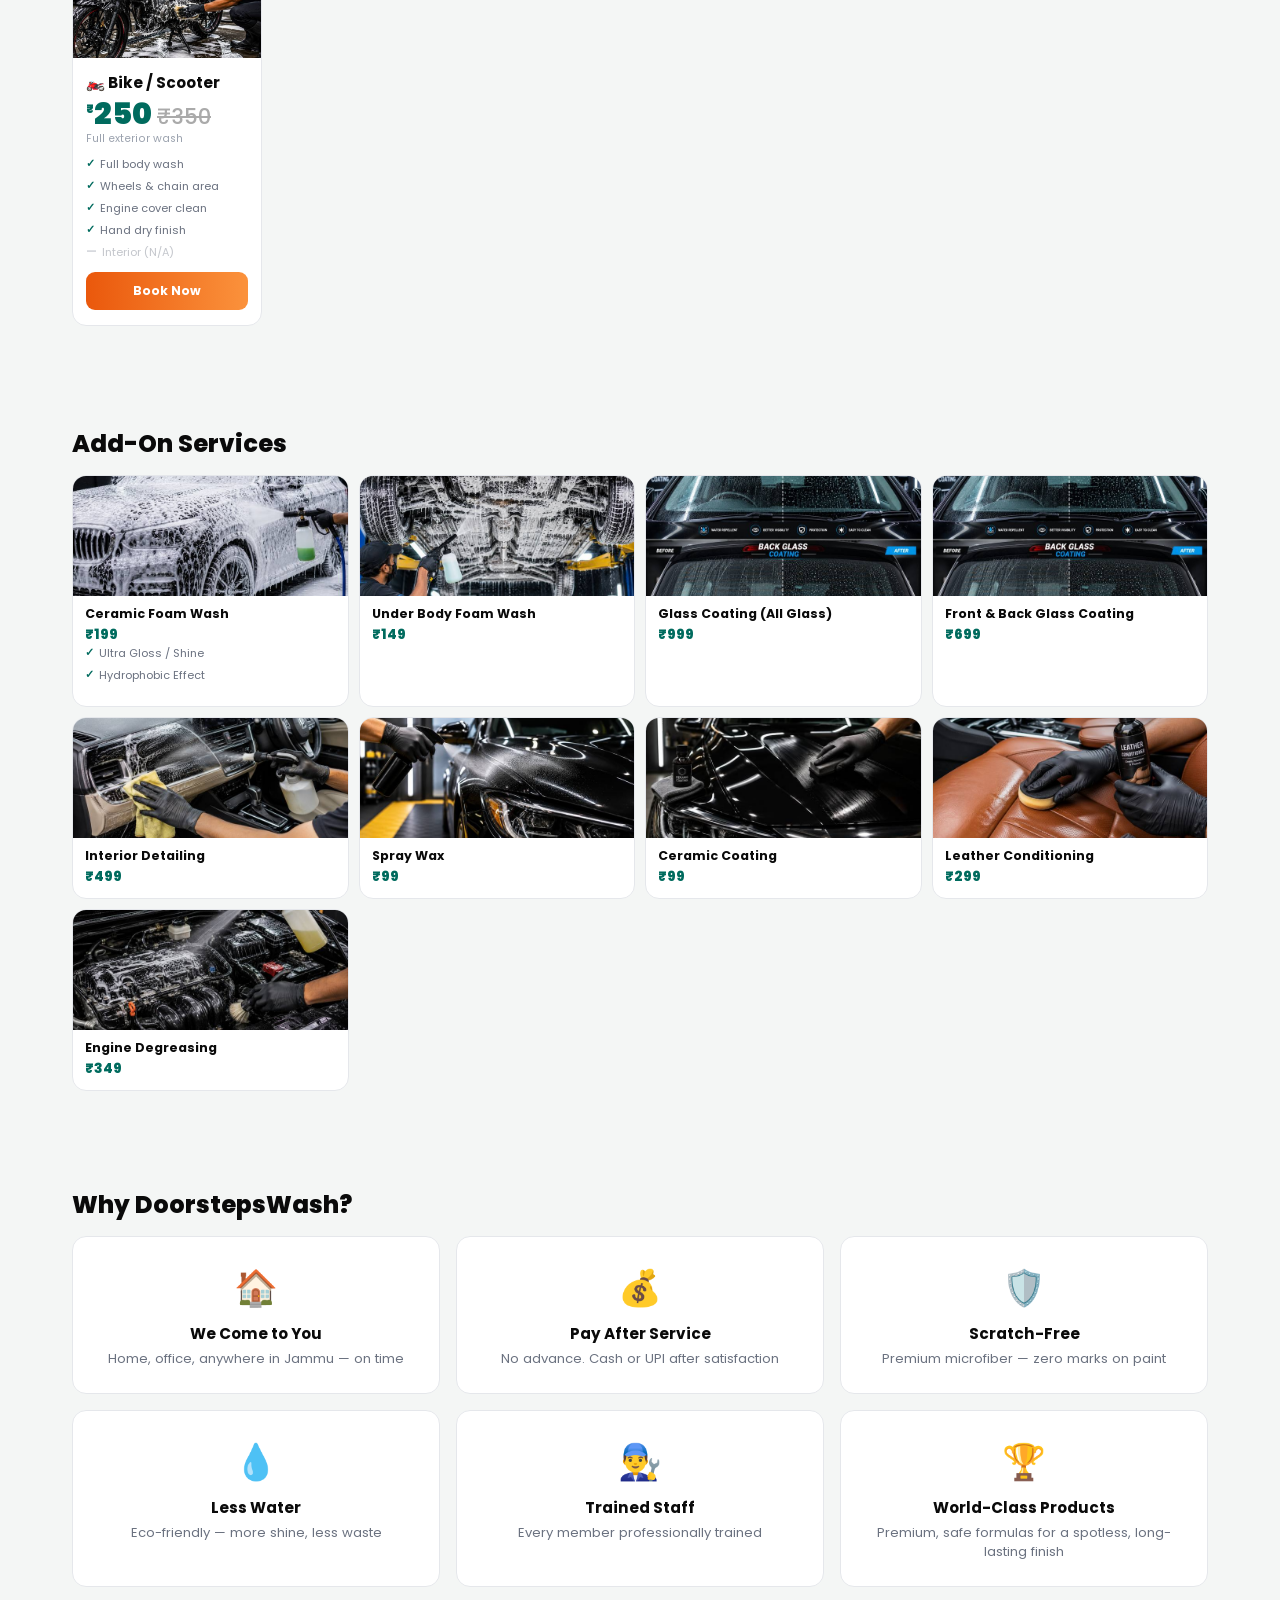
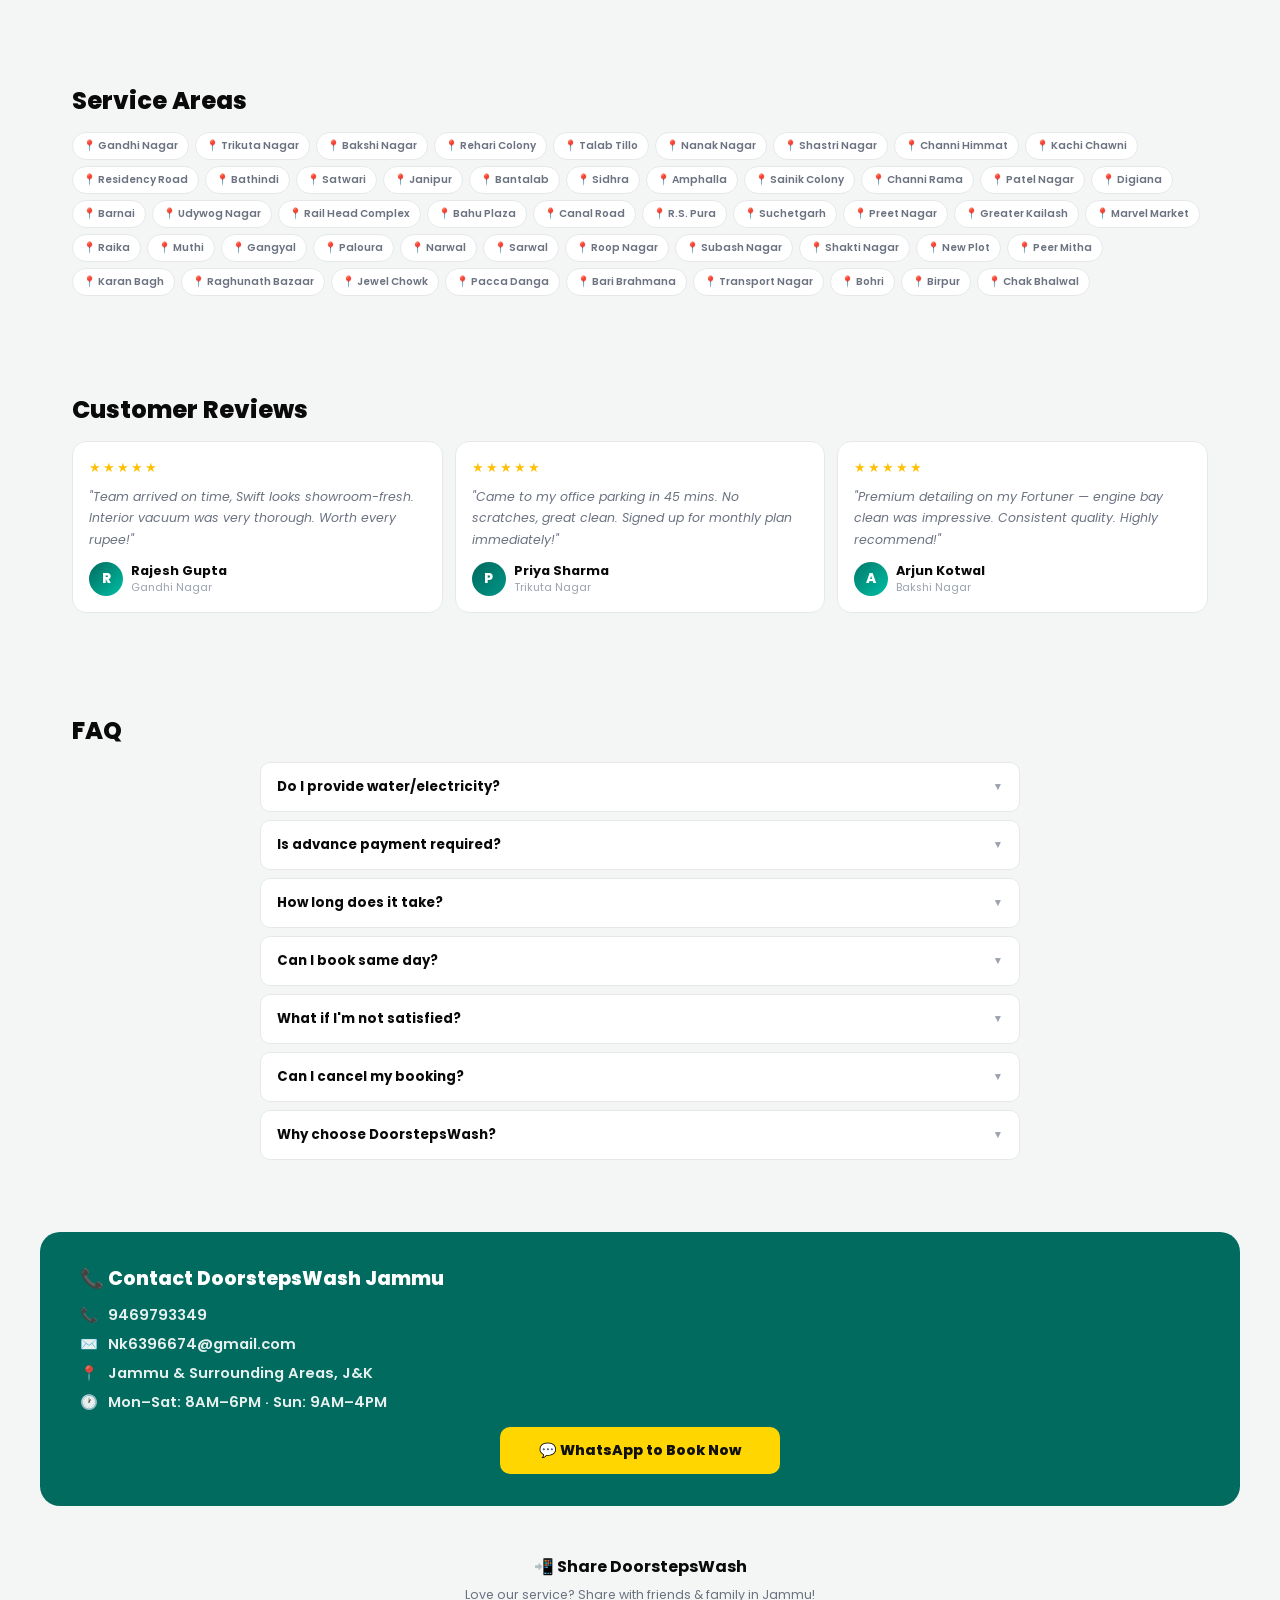
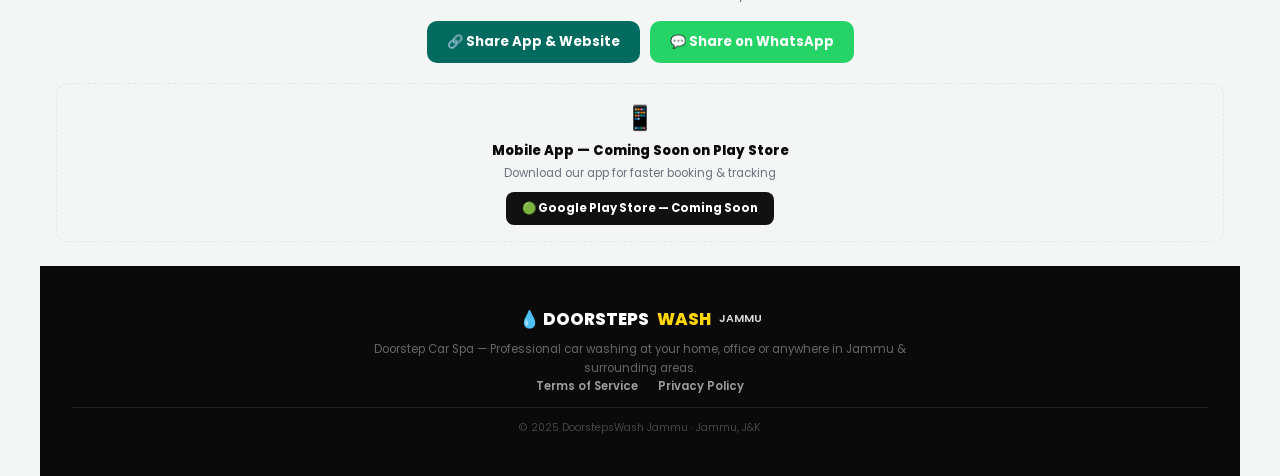
==== commit 362b463c: "c" ====
--- a/doorstepwash-main/index.html
+++ b/doorstepwash-main/index.html
@@ -150,7 +150,7 @@
 <div class="sec rv" id="pricing">
   <div class="sec-head"><h2>Pricing</h2></div>
   <div class="price-scroll">
-    <div class="price-card">
+    <div class="price-card featured" id="pcCard_premium">
       <div class="pc-img-wrap">
         <img class="pc-img" id="pcImg5" alt="Premium">
         <button class="pc-nav prev" onclick="pcNav('pcImg5',-1)">‹</button>
@@ -160,7 +160,7 @@
         <div class="pc-name"><span data-price="services.premium.label">Premium Detailing Package</span></div>
         <div class="pc-price"><sup>₹</sup><span data-price="services.premium.price">1499</span> <span style="text-decoration:line-through;color:#aaa;font-size:.7em;font-weight:500">₹<span data-price="services.premium.price_old">1999</span></span></div>
         <div class="pc-per">Per session · All vehicles</div>
-        <ul class="pc-feats">
+        <ul class="pc-feats" id="pcFeats_premium">
           <li class="pc-feat">Full Interior Vacuum (seats, carpets &amp; boot)</li>
           <li class="pc-feat">Carpet / Floor Mat Shampooing</li>
           <li class="pc-feat">Dashboard, Trims &amp; Panel Polish</li>
@@ -177,7 +177,7 @@
         <button class="pc-btn g-gold" onclick="location.href='booking.html?service=Premium'">Book Now</button>
       </div>
     </div>
-    <div class="price-card">
+    <div class="price-card" id="pcCard_hatchback">
       <div class="pc-img-wrap">
         <img class="pc-img" id="pcImg1" alt="Hatchback">
         <button class="pc-nav prev" onclick="pcNav('pcImg1',-1)">‹</button>
@@ -187,7 +187,7 @@
         <div class="pc-name">🚗 <span data-price="services.hatchback.label">Hatchback</span></div>
         <div class="pc-price"><sup>₹</sup><span data-price="services.hatchback.price_min">299</span> <span style="text-decoration:line-through;color:#aaa;font-size:.7em;font-weight:500">₹<span data-price="services.hatchback.price_old">999</span></span></div>
         <div class="pc-per">Basic / up to ₹<span data-price="services.hatchback.price_max">399</span> Full</div>
-        <ul class="pc-feats">
+        <ul class="pc-feats" id="pcFeats_hatchback">
           <li class="pc-feat">Exterior foam wash</li>
           <li class="pc-feat">Wheels &amp; tyres</li>
           <li class="pc-feat">Window cleaning</li>
@@ -197,7 +197,7 @@
         <button class="pc-btn g-blue" onclick="location.href='booking.html?service=Hatchback'">Book Now</button>
       </div>
     </div>
-    <div class="price-card featured">
+    <div class="price-card featured" id="pcCard_sedan">
       <div class="pc-img-wrap">
         <img class="pc-img" id="pcImg2" alt="Sedan">
         <button class="pc-nav prev" onclick="pcNav('pcImg2',-1)">‹</button>
@@ -208,7 +208,7 @@
         <div class="pc-name">🚙 <span data-price="services.sedan.label">Sedan</span></div>
         <div class="pc-price"><sup>₹</sup><span data-price="services.sedan.price_min">399</span> <span style="text-decoration:line-through;color:#aaa;font-size:.7em;font-weight:500">₹<span data-price="services.sedan.price_old">999</span></span></div>
         <div class="pc-per">Basic / up to ₹<span data-price="services.sedan.price_max">999</span> Full</div>
-        <ul class="pc-feats">
+        <ul class="pc-feats" id="pcFeats_sedan">
           <li class="pc-feat">Full exterior wash</li>
           <li class="pc-feat">Interior vacuum</li>
           <li class="pc-feat">Dashboard wipe</li>
@@ -218,7 +218,7 @@
         <button class="pc-btn g-purple" onclick="location.href='booking.html?service=Sedan'">Book Now</button>
       </div>
     </div>
-    <div class="price-card featured">
+    <div class="price-card featured" id="pcCard_fabriccare">
       <div class="pc-img-wrap">
         <img class="pc-img" id="pcImg6" alt="Fabric Leather Care">
         <button class="pc-nav prev" onclick="pcNav('pcImg6',-1)">‹</button>
@@ -229,7 +229,7 @@
         <div class="pc-name">🧵 <span data-price="services.fabriccare.label">Fabric / Leather Care</span></div>
         <div class="pc-price"><sup>₹</sup><span data-price="services.fabriccare.price">1199</span> <span style="text-decoration:line-through;color:#aaa;font-size:.7em;font-weight:500">₹<span data-price="services.fabriccare.price_old">1699</span></span></div>
         <div class="pc-per">Per session · All vehicles</div>
-        <ul class="pc-feats">
+        <ul class="pc-feats" id="pcFeats_fabriccare">
           <li class="pc-feat">Deep dry cleaning of all fabric/leather seats (edges, stitching &amp; corners included)</li>
           <li class="pc-feat">Roof (headliner) cleaning using safe dry method</li>
           <li class="pc-feat">Complete interior vacuuming (under seats, carpets &amp; boot area)</li>
@@ -243,7 +243,7 @@
         <button class="pc-btn g-rose" onclick="location.href='booking.html?service=FabricCare'">Book Now</button>
       </div>
     </div>
-    <div class="price-card">
+    <div class="price-card" id="pcCard_suv">
       <div class="pc-img-wrap">
         <img class="pc-img" id="pcImg3" alt="SUV">
         <button class="pc-nav prev" onclick="pcNav('pcImg3',-1)">‹</button>
@@ -253,7 +253,7 @@
         <div class="pc-name">🚐 <span data-price="services.suv.label">SUV / MUV</span></div>
         <div class="pc-price"><sup>₹</sup><span data-price="services.suv.price_min">999</span> <span style="text-decoration:line-through;color:#aaa;font-size:.7em;font-weight:500">₹<span data-price="services.suv.price_old">999</span></span></div>
         <div class="pc-per">Basic / up to ₹<span data-price="services.suv.price_max">699</span> Full</div>
-        <ul class="pc-feats">
+        <ul class="pc-feats" id="pcFeats_suv">
           <li class="pc-feat">Full exterior wash</li>
           <li class="pc-feat">All wheels &amp; tyres</li>
           <li class="pc-feat">Interior vacuum</li>
@@ -263,7 +263,7 @@
         <button class="pc-btn g-teal" onclick="location.href='booking.html?service=SUV'">Book Now</button>
       </div>
     </div>
-    <div class="price-card">
+    <div class="price-card" id="pcCard_bike">
       <div class="pc-img-wrap">
         <img class="pc-img" id="pcImg4" alt="Bike">
         <button class="pc-nav prev" onclick="pcNav('pcImg4',-1)">‹</button>
@@ -273,7 +273,7 @@
         <div class="pc-name">🏍️ <span data-price="services.bike.label">Bike / Scooter</span></div>
         <div class="pc-price"><sup>₹</sup><span data-price="services.bike.price">250</span> <span style="text-decoration:line-through;color:#aaa;font-size:.7em;font-weight:500">₹<span data-price="services.bike.price_old">350</span></span></div>
         <div class="pc-per">Full exterior wash</div>
-        <ul class="pc-feats">
+        <ul class="pc-feats" id="pcFeats_bike">
           <li class="pc-feat">Full body wash</li>
           <li class="pc-feat">Wheels &amp; chain area</li>
           <li class="pc-feat">Engine cover clean</li>
@@ -347,7 +347,7 @@
     <div class="why-card"><div class="wico">🛡️</div><h4>Scratch-Free</h4><p>Premium microfiber — zero marks on paint</p></div>
     <div class="why-card"><div class="wico">💧</div><h4>Less Water</h4><p>Eco-friendly — more shine, less waste</p></div>
     <div class="why-card"><div class="wico">👨‍🔧</div><h4>Trained Staff</h4><p>Every member professionally trained</p></div>
-    <div class="why-card"><div class="wico">✅</div><h4>100% Satisfaction</h4><p>Not happy? We redo before leaving</p></div>
+    <div class="why-card"><div class="wico">🏆</div><h4>World-Class Products</h4><p>Premium, safe formulas for a spotless, long-lasting finish</p></div>
   </div>
 </div>
 
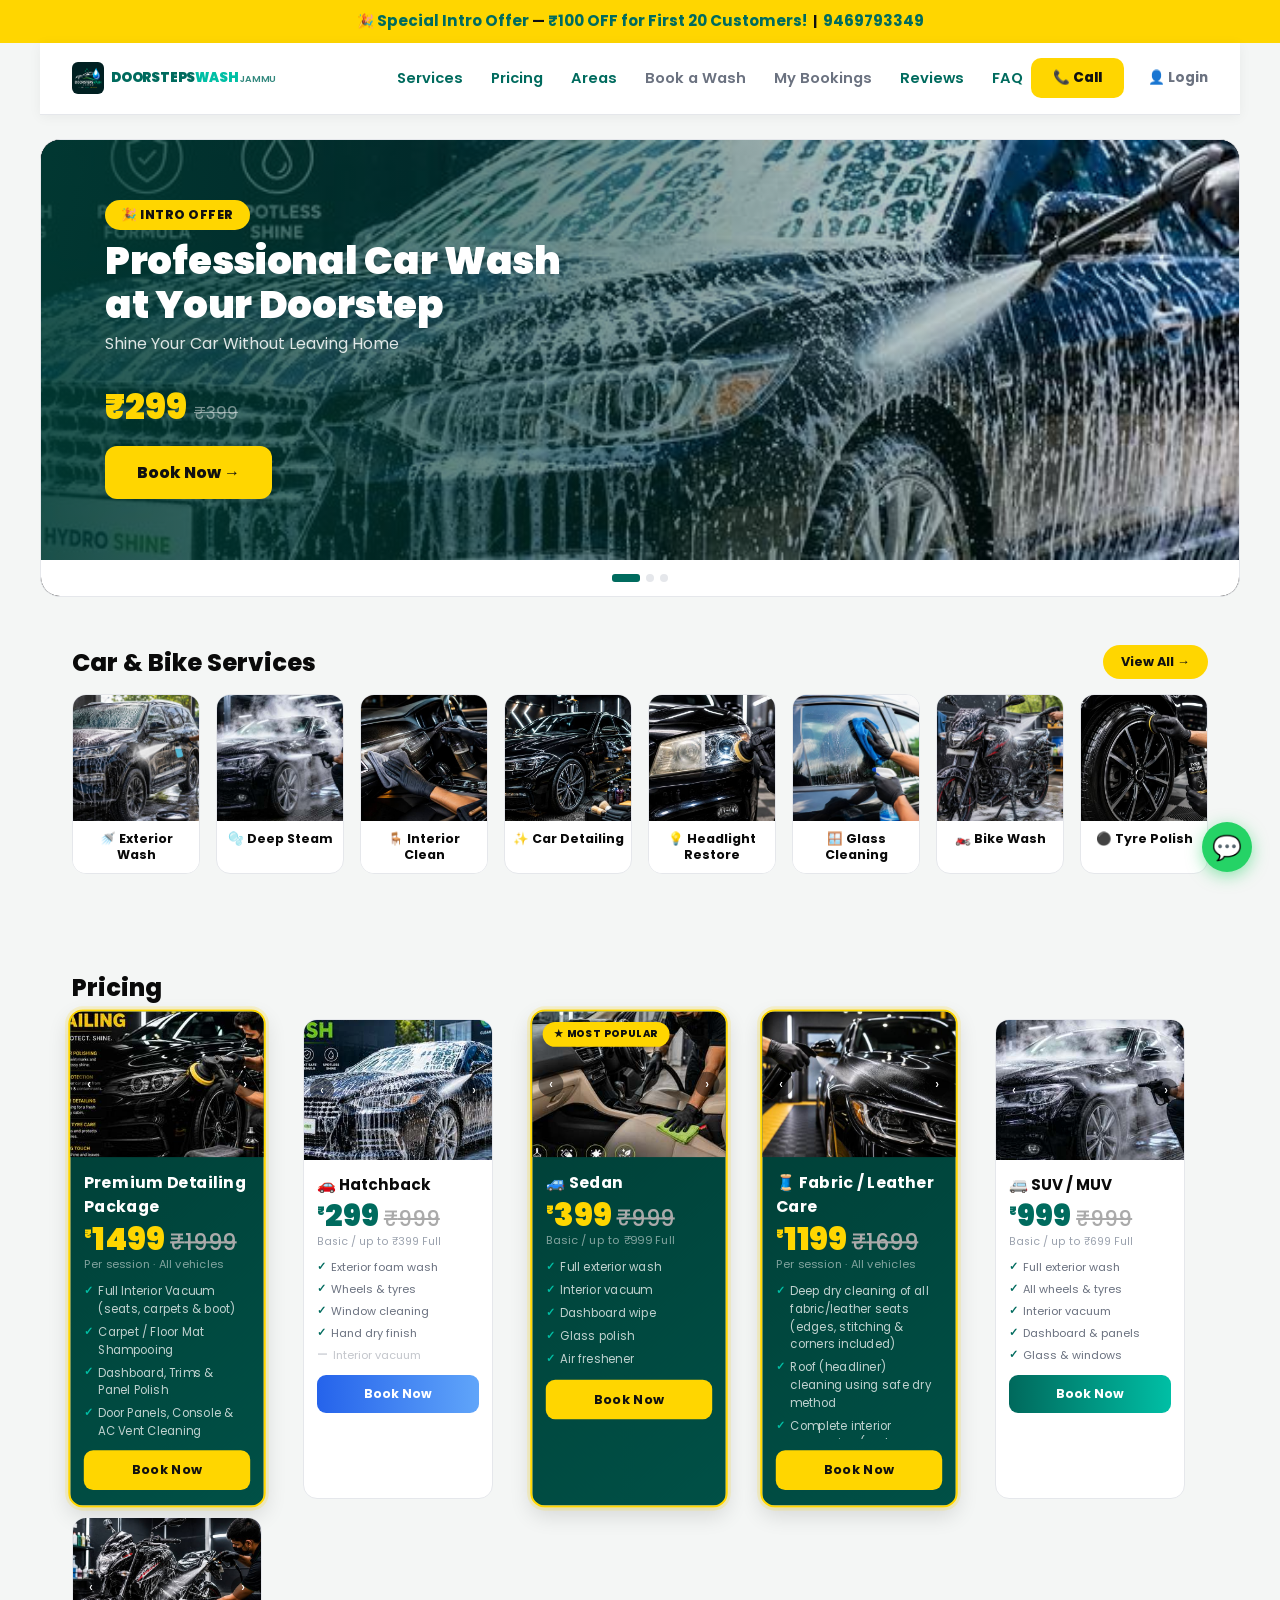
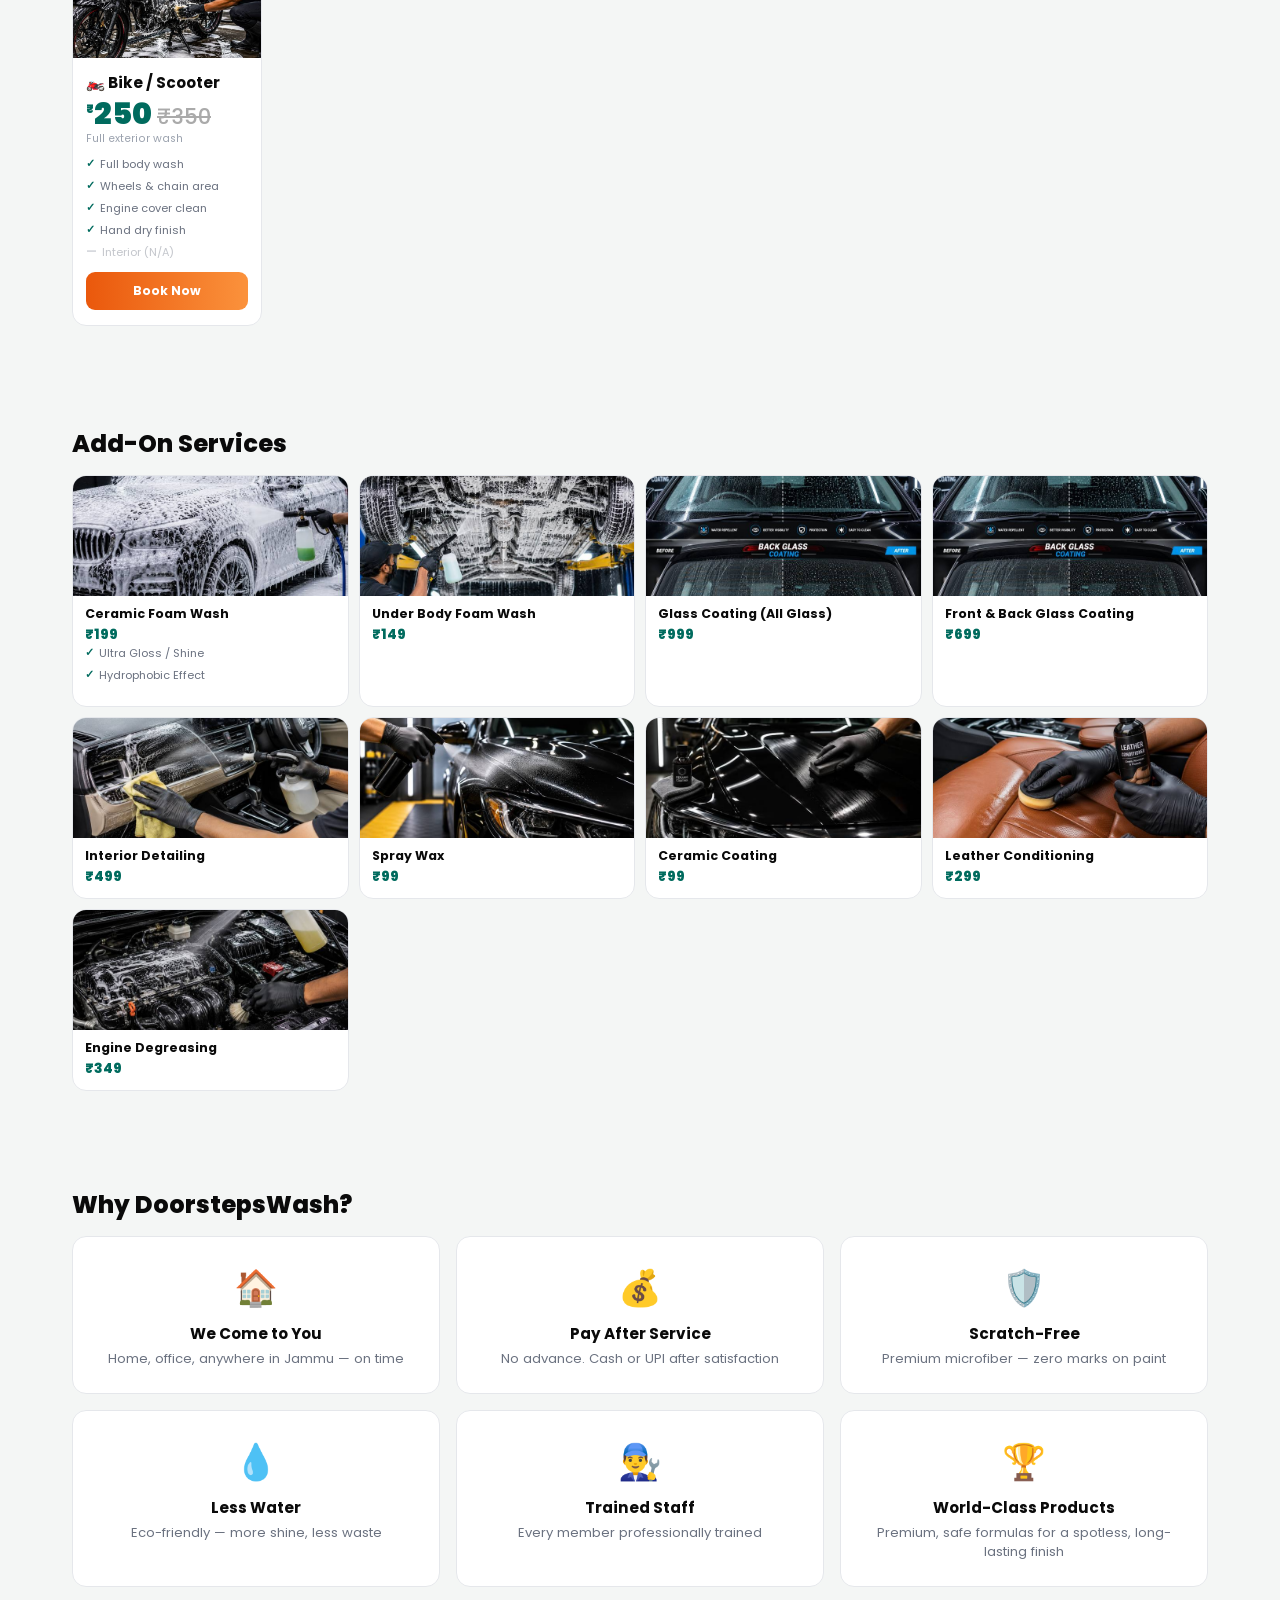
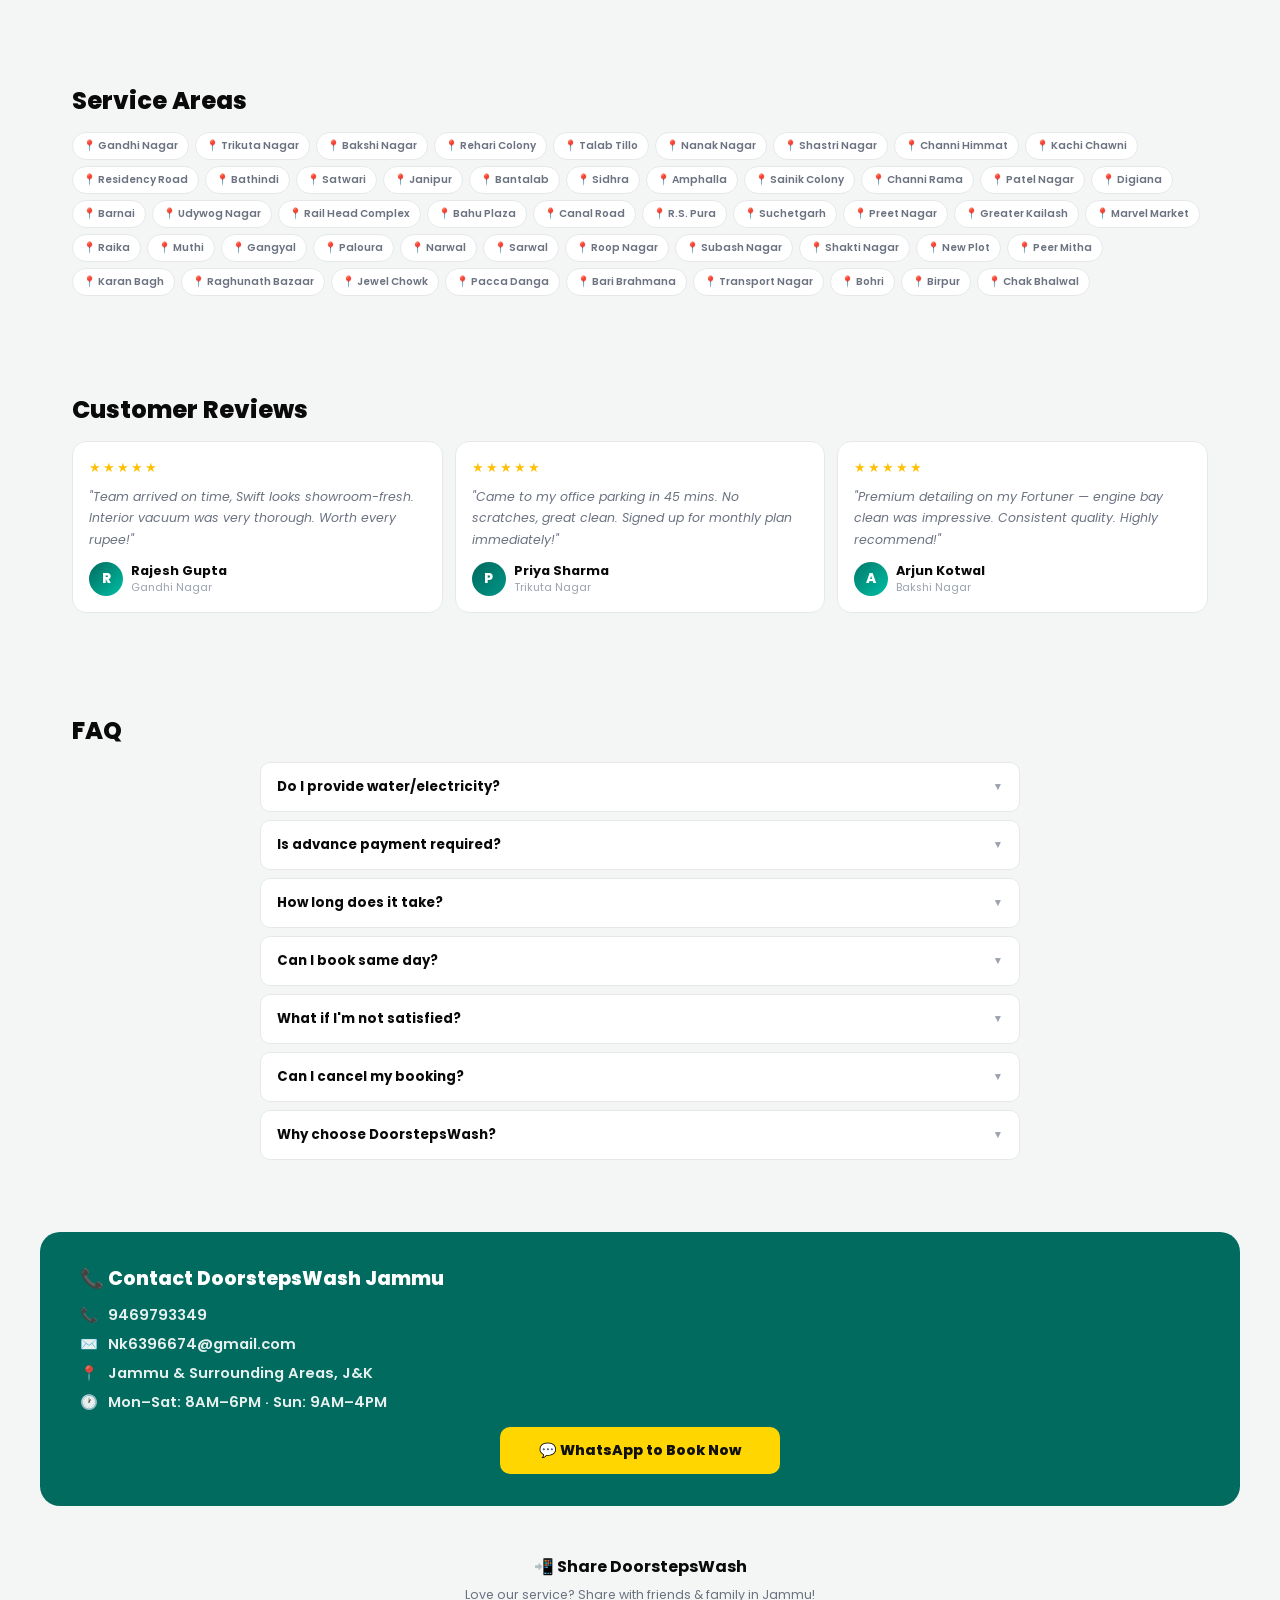
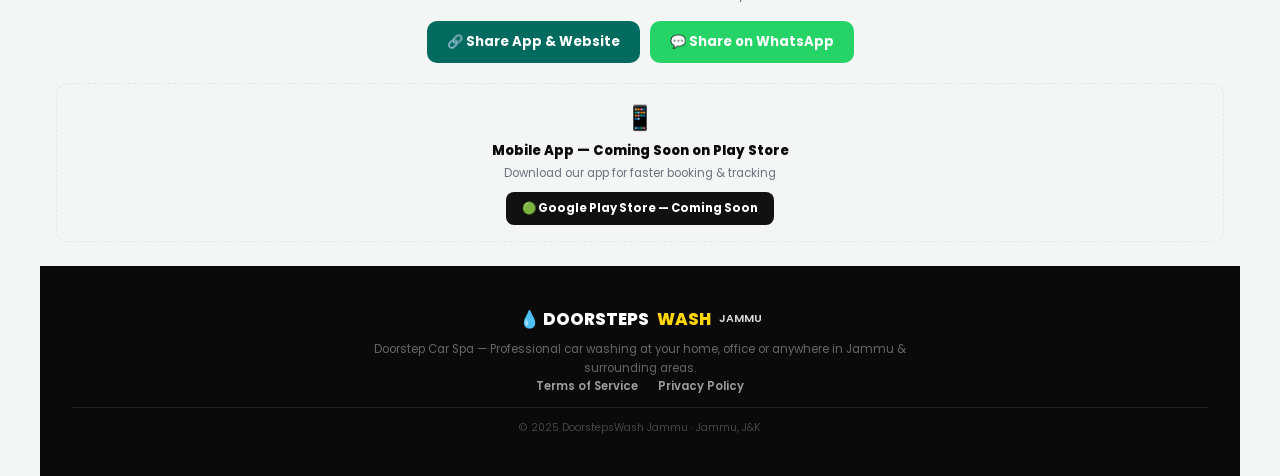
==== commit e04caba7: "n" ====
--- a/doorstepwash-main/index.html
+++ b/doorstepwash-main/index.html
@@ -157,6 +157,7 @@
         <button class="pc-nav next" onclick="pcNav('pcImg5',1)">›</button>
       </div>
       <div class="pc-body">
+        <div class="pc-badge" id="pcBadge_premium" style="display:none"></div>
         <div class="pc-name"><span data-price="services.premium.label">Premium Detailing Package</span></div>
         <div class="pc-price"><sup>₹</sup><span data-price="services.premium.price">1499</span> <span style="text-decoration:line-through;color:#aaa;font-size:.7em;font-weight:500">₹<span data-price="services.premium.price_old">1999</span></span></div>
         <div class="pc-per">Per session · All vehicles</div>
@@ -184,6 +185,7 @@
         <button class="pc-nav next" onclick="pcNav('pcImg1',1)">›</button>
       </div>
       <div class="pc-body">
+        <div class="pc-badge" id="pcBadge_hatchback" style="display:none"></div>
         <div class="pc-name">🚗 <span data-price="services.hatchback.label">Hatchback</span></div>
         <div class="pc-price"><sup>₹</sup><span data-price="services.hatchback.price_min">299</span> <span style="text-decoration:line-through;color:#aaa;font-size:.7em;font-weight:500">₹<span data-price="services.hatchback.price_old">999</span></span></div>
         <div class="pc-per">Basic / up to ₹<span data-price="services.hatchback.price_max">399</span> Full</div>
@@ -204,7 +206,7 @@
         <button class="pc-nav next" onclick="pcNav('pcImg2',1)">›</button>
       </div>
       <div class="pc-body">
-        <div class="pc-badge">★ Most Popular</div>
+        <div class="pc-badge" id="pcBadge_sedan">★ Most Popular</div>
         <div class="pc-name">🚙 <span data-price="services.sedan.label">Sedan</span></div>
         <div class="pc-price"><sup>₹</sup><span data-price="services.sedan.price_min">399</span> <span style="text-decoration:line-through;color:#aaa;font-size:.7em;font-weight:500">₹<span data-price="services.sedan.price_old">999</span></span></div>
         <div class="pc-per">Basic / up to ₹<span data-price="services.sedan.price_max">999</span> Full</div>
@@ -225,7 +227,7 @@
         <button class="pc-nav next" onclick="pcNav('pcImg6',1)">›</button>
       </div>
       <div class="pc-body">
-        <div class="pc-badge">🌟 Highly Recommended</div>
+        <div class="pc-badge" id="pcBadge_fabriccare" style="display:none">🌟 Highly Recommended</div>
         <div class="pc-name">🧵 <span data-price="services.fabriccare.label">Fabric / Leather Care</span></div>
         <div class="pc-price"><sup>₹</sup><span data-price="services.fabriccare.price">1199</span> <span style="text-decoration:line-through;color:#aaa;font-size:.7em;font-weight:500">₹<span data-price="services.fabriccare.price_old">1699</span></span></div>
         <div class="pc-per">Per session · All vehicles</div>
@@ -250,6 +252,7 @@
         <button class="pc-nav next" onclick="pcNav('pcImg3',1)">›</button>
       </div>
       <div class="pc-body">
+        <div class="pc-badge" id="pcBadge_suv" style="display:none"></div>
         <div class="pc-name">🚐 <span data-price="services.suv.label">SUV / MUV</span></div>
         <div class="pc-price"><sup>₹</sup><span data-price="services.suv.price_min">999</span> <span style="text-decoration:line-through;color:#aaa;font-size:.7em;font-weight:500">₹<span data-price="services.suv.price_old">999</span></span></div>
         <div class="pc-per">Basic / up to ₹<span data-price="services.suv.price_max">699</span> Full</div>
@@ -270,6 +273,7 @@
         <button class="pc-nav next" onclick="pcNav('pcImg4',1)">›</button>
       </div>
       <div class="pc-body">
+        <div class="pc-badge" id="pcBadge_bike" style="display:none"></div>
         <div class="pc-name">🏍️ <span data-price="services.bike.label">Bike / Scooter</span></div>
         <div class="pc-price"><sup>₹</sup><span data-price="services.bike.price">250</span> <span style="text-decoration:line-through;color:#aaa;font-size:.7em;font-weight:500">₹<span data-price="services.bike.price_old">350</span></span></div>
         <div class="pc-per">Full exterior wash</div>
--- a/doorstepwash-main/app.css
+++ b/doorstepwash-main/app.css
@@ -272,9 +272,10 @@
 .footer .ft-copy{font-size:.66rem;color:#444;margin-top:12px;padding-top:12px;border-top:1px solid #222}
 
 /* BOTTOM NAV */
-.bottom-nav{position:fixed;bottom:0;left:0;width:100%;height:var(--bottom-h);background:#fff;border-top:1.5px solid var(--border);display:flex;z-index:100;box-shadow:0 -4px 20px rgba(0,0,0,.08)}
-.bn-item{flex:1;display:flex;flex-direction:column;align-items:center;justify-content:center;gap:4px;cursor:pointer;transition:all .15s;padding:8px 0}
-.bn-item.active .bn-ic,.bn-item.active .bn-lbl{color:var(--teal)}
+.bottom-nav{position:fixed;bottom:0;left:0;width:100%;height:var(--bottom-h);background:#fff;border-top:1.5px solid var(--border);display:flex;z-index:100;box-shadow:0 -4px 20px rgba(0,0,0,.08);padding:6px 6px;gap:4px}
+.bn-item{flex:1;display:flex;flex-direction:column;align-items:center;justify-content:center;gap:2px;cursor:pointer;transition:all .2s;padding:8px 4px;border-radius:14px}
+.bn-item.active{background:linear-gradient(160deg,var(--teal2),var(--teal));box-shadow:0 4px 12px rgba(0,107,94,.35)}
+.bn-item.active .bn-ic,.bn-item.active .bn-lbl{color:var(--yellow)}
 .bn-item.active .bn-lbl{font-weight:700}
 .bn-ic{font-size:1.25rem;color:var(--gray2);transition:color .2s}
 .bn-lbl{font-size:.6rem;color:var(--gray2);font-weight:500;transition:color .2s}
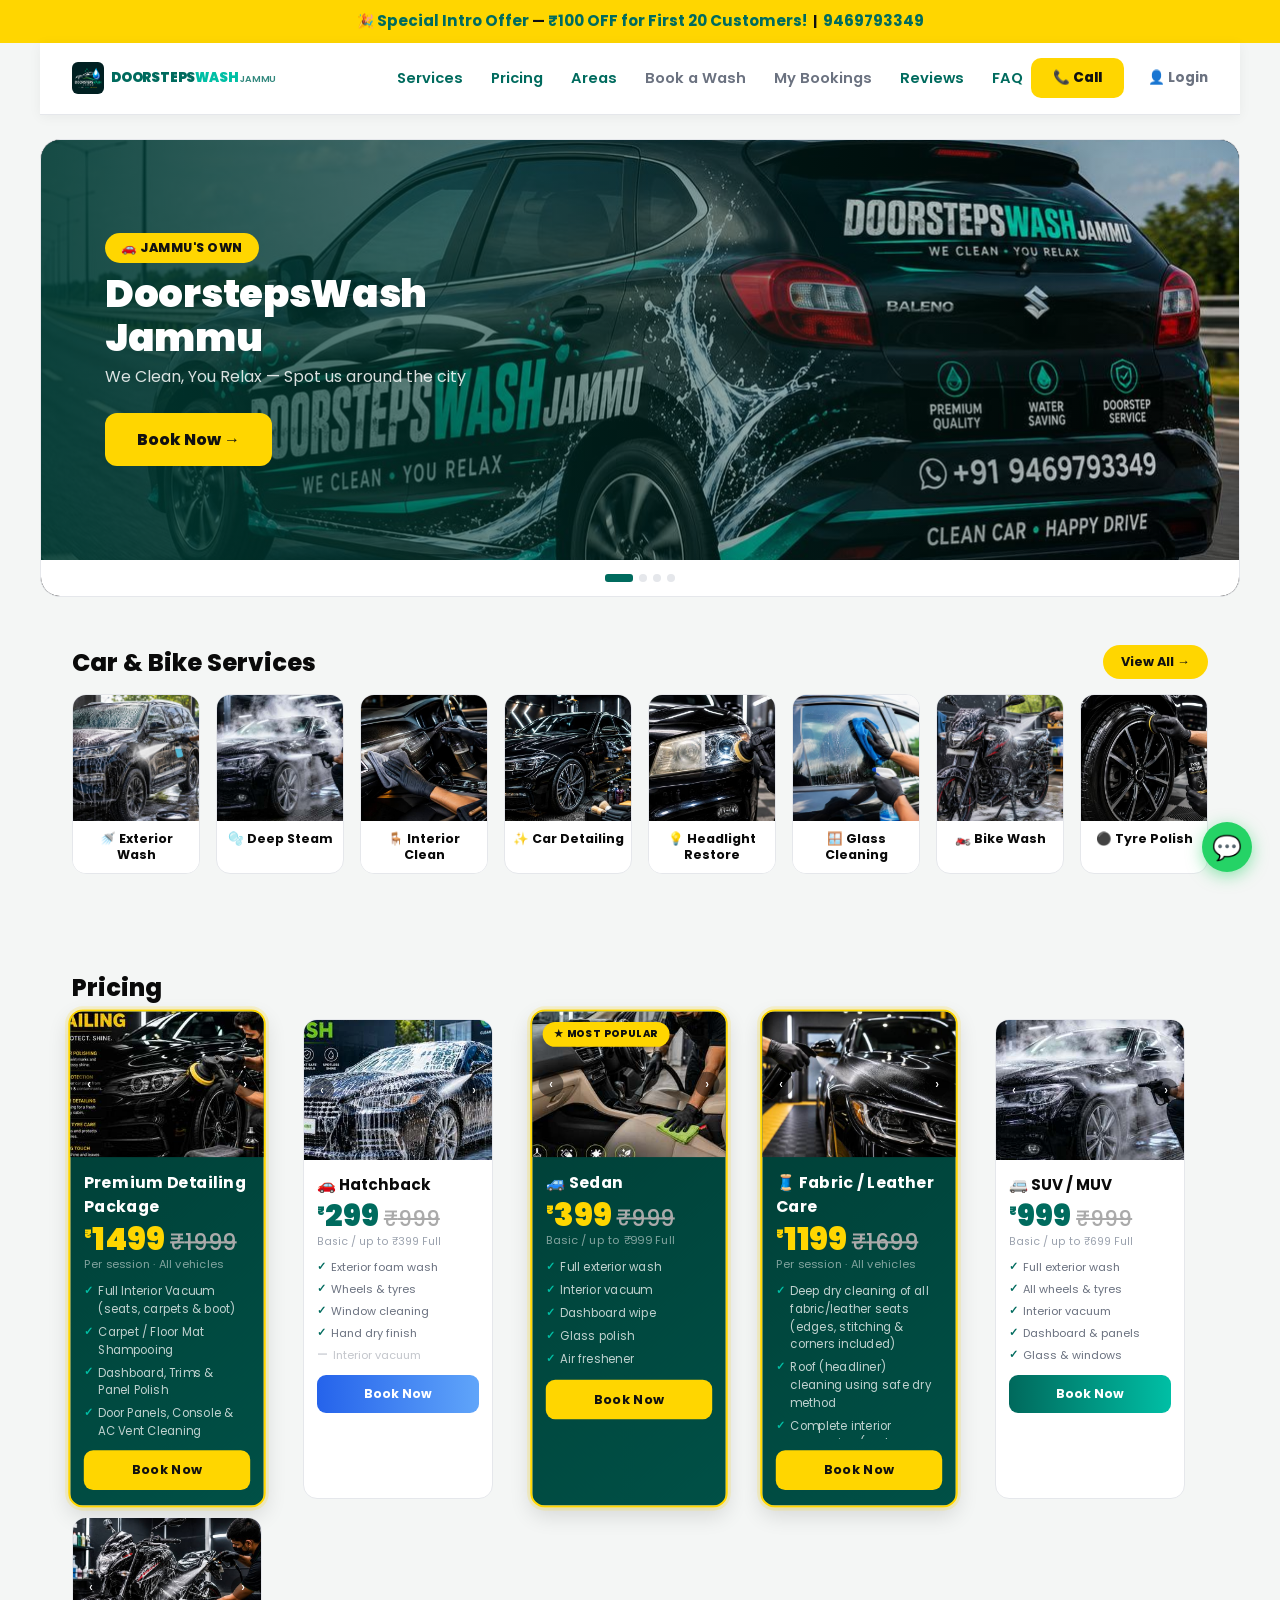
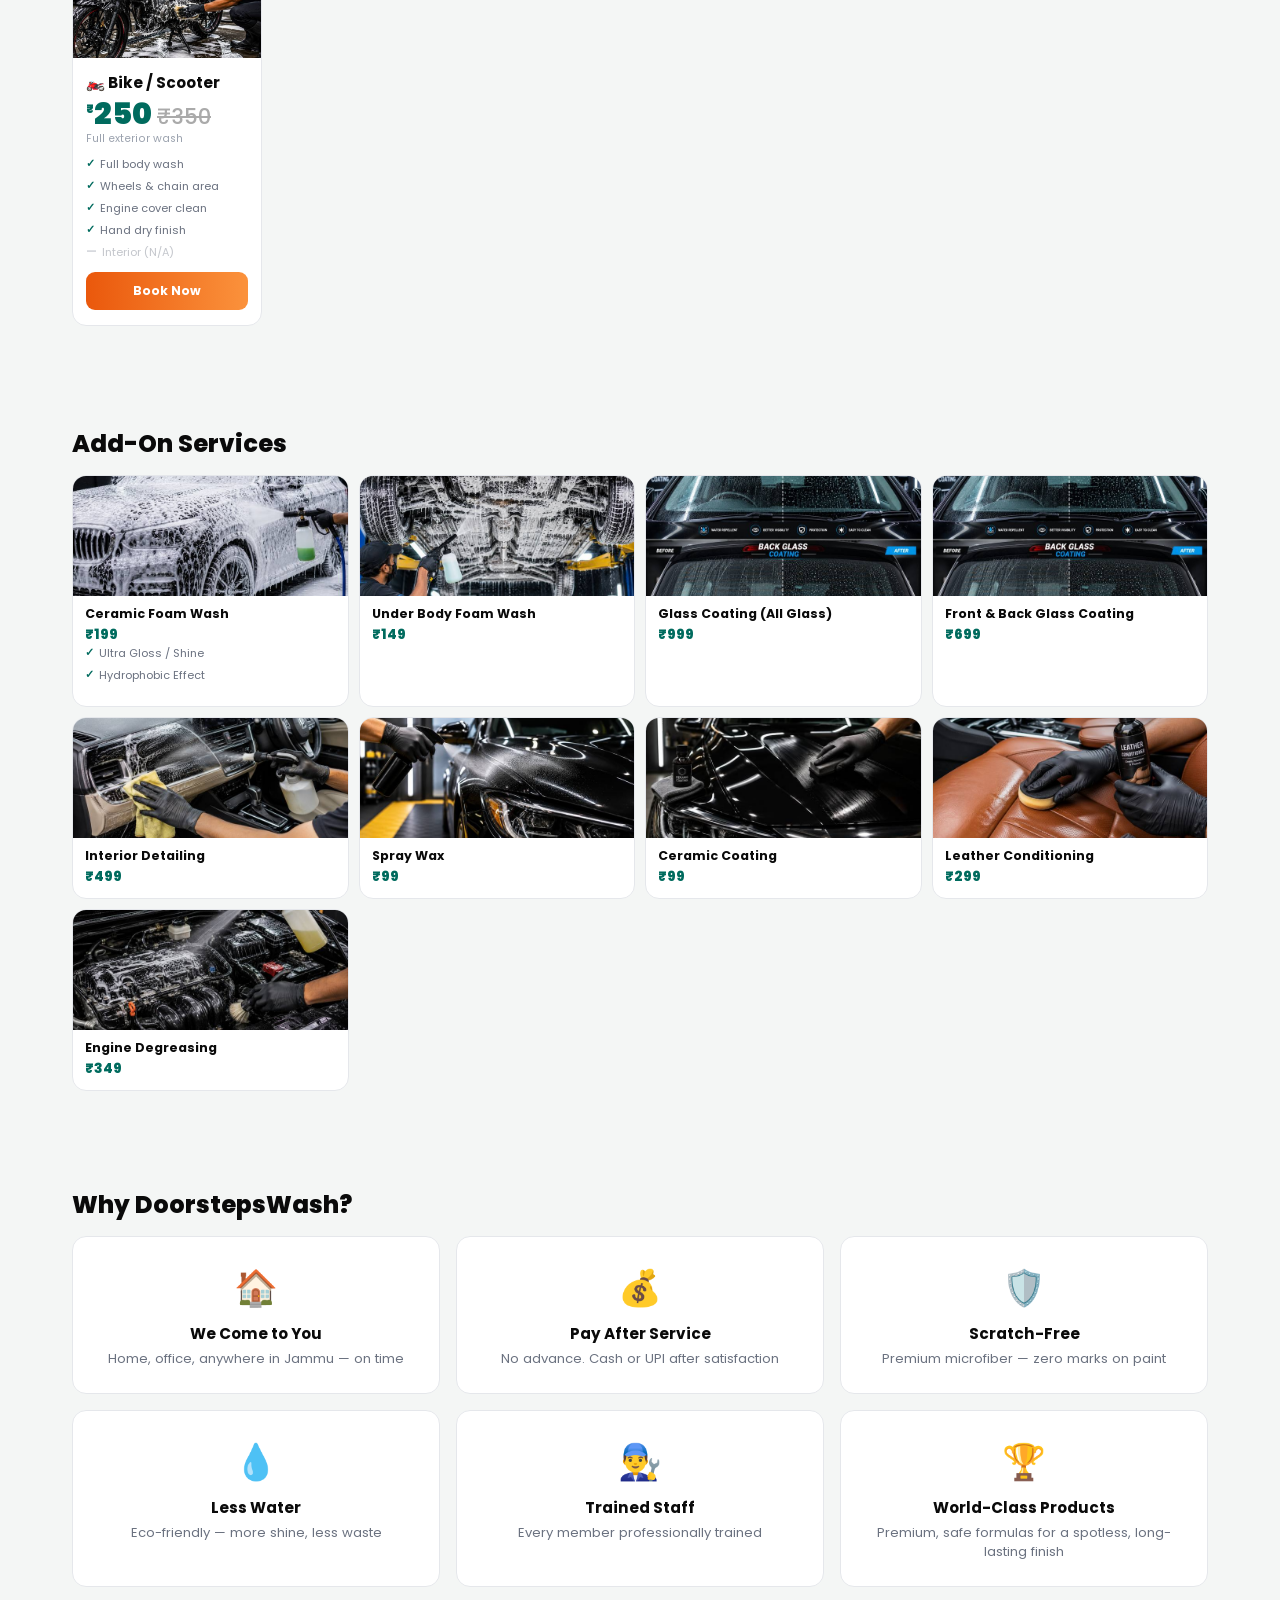
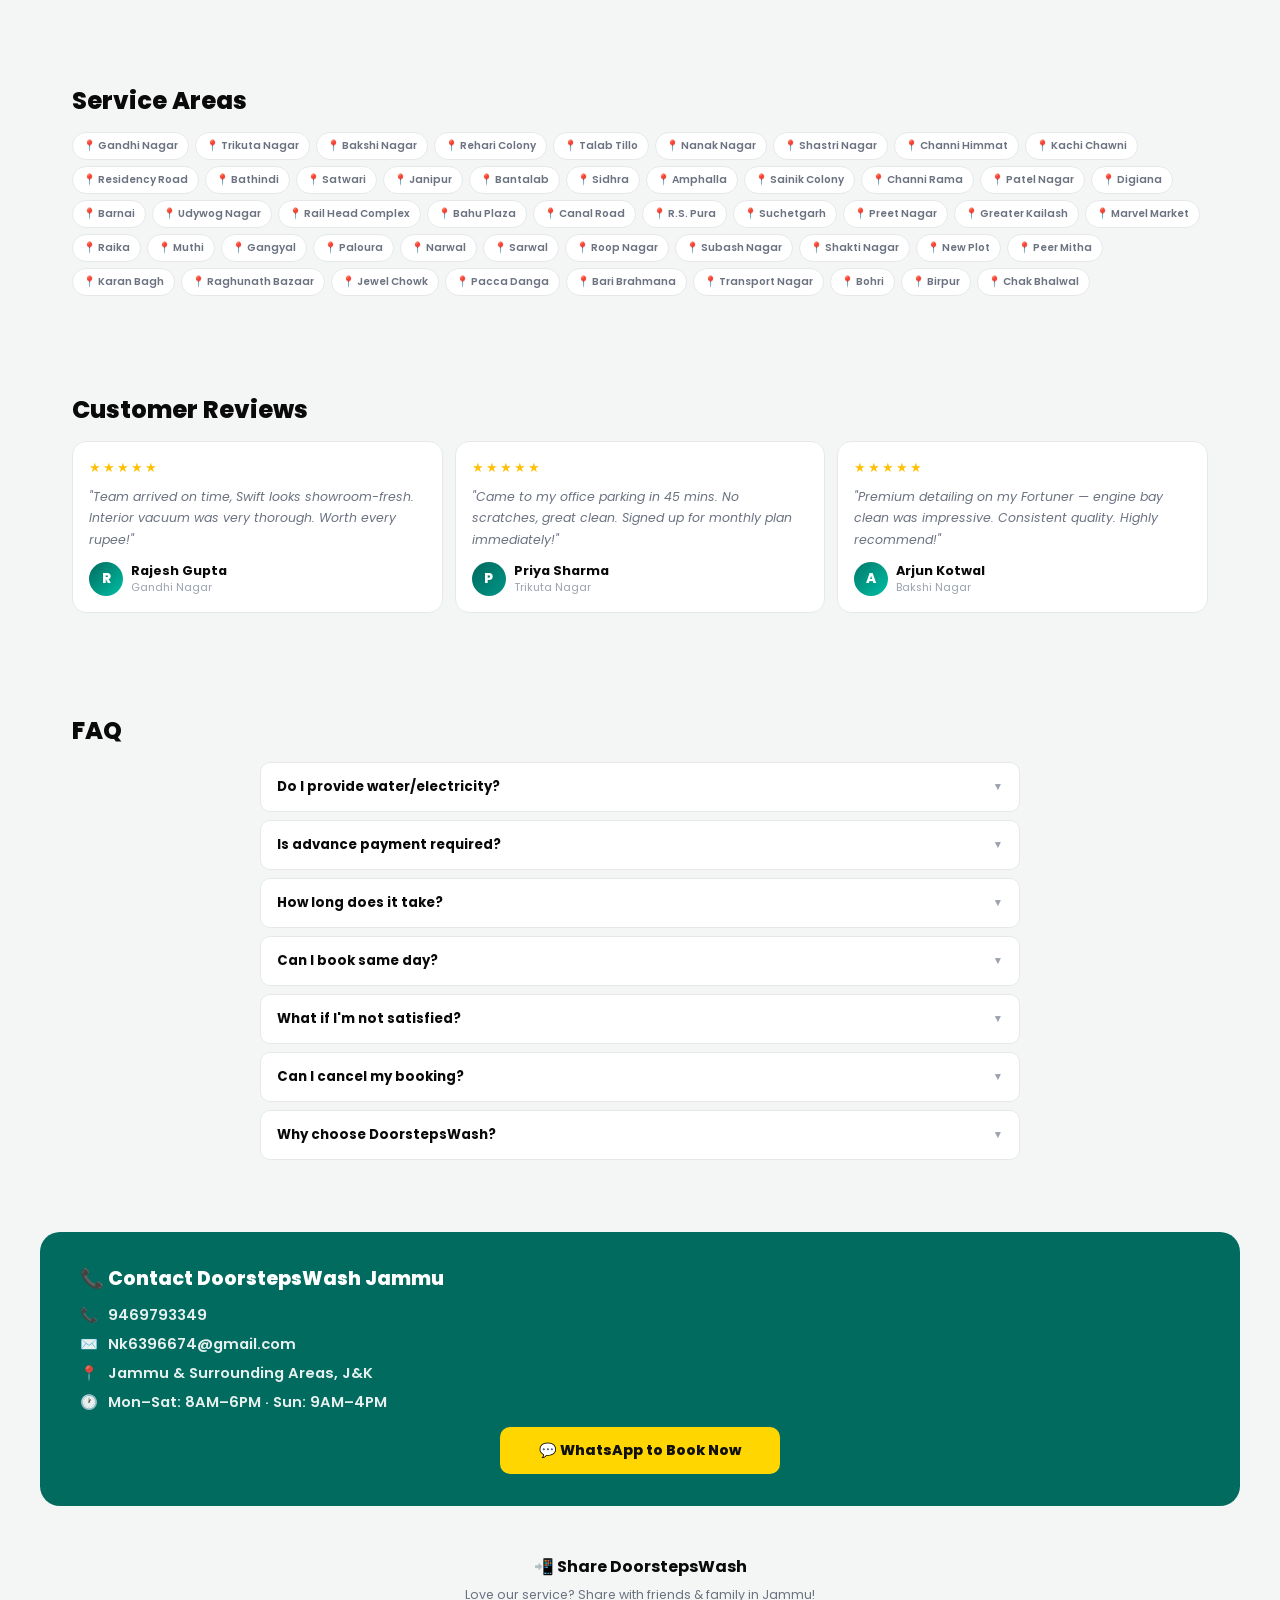
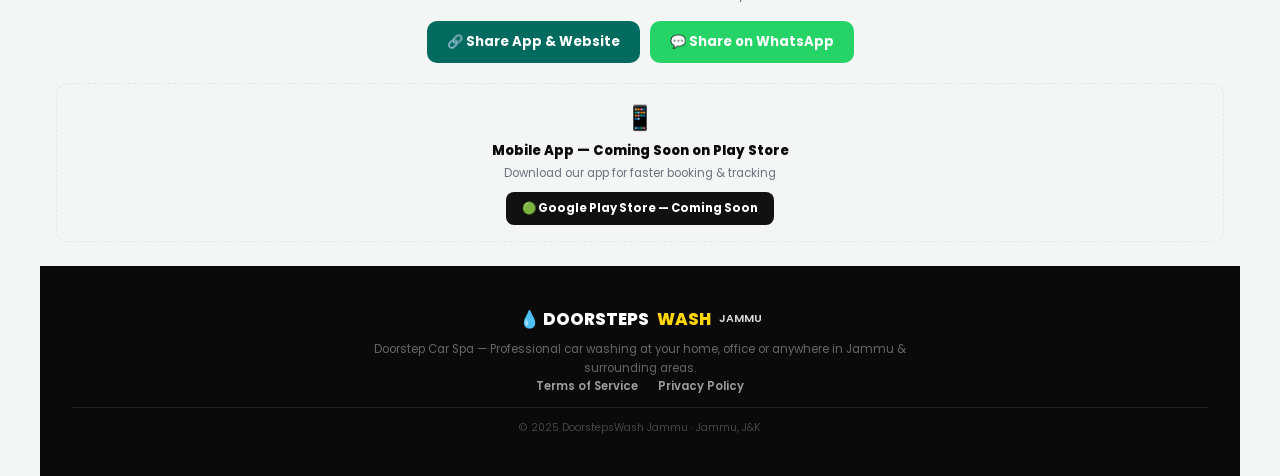
==== commit 734bd802: "s" ====
--- a/doorstepwash-main/index.html
+++ b/doorstepwash-main/index.html
@@ -62,6 +62,16 @@
 <div class="hero-slider">
   <div class="slides" id="slides">
     <div class="slide">
+      <img class="slide-img" id="slideImg0" alt="DoorstepsWash Branded Car">
+      <div class="slide-overlay"></div>
+      <div class="slide-content">
+        <div class="slide-tag">🚗 Jammu's Own</div>
+        <div class="slide-h" data-price="slides.slide0.title">DoorstepsWash Jammu</div>
+        <div class="slide-sub" data-price="slides.slide0.subtitle">We Clean, You Relax — Spot us around the city</div>
+        <a href="booking.html" class="slide-book">Book Now →</a>
+      </div>
+    </div>
+    <div class="slide">
       <img class="slide-img" id="slideImg1" alt="Exterior Wash">
       <div class="slide-overlay"></div>
       <div class="slide-content">
@@ -99,6 +109,7 @@
     <div class="dot active" onclick="goSlide(0)"></div>
     <div class="dot" onclick="goSlide(1)"></div>
     <div class="dot" onclick="goSlide(2)"></div>
+    <div class="dot" onclick="goSlide(3)"></div>
   </div>
 </div>
 
@@ -485,6 +496,7 @@
       if (el && val) el.src = val;
     } catch (e) {}
   }
+  setImg('slideImg0', IMG.new_herobrand);
   setImg('slideImg1', IMG.slide1);
   setImg('slideImg2', IMG.slide2);
   setImg('slideImg3', IMG.slide3);
--- a/doorstepwash-main/app.css
+++ b/doorstepwash-main/app.css
@@ -221,6 +221,11 @@
 .fc::placeholder{color:#C5C9CE}
 .fc option{background:#fff}
 textarea.fc{resize:vertical;min-height:78px}
+.addon-check-group{background:#F8FAFB;border:1.5px solid var(--border);border-radius:10px;max-height:230px;overflow-y:auto}
+.addon-check{display:flex;align-items:center;gap:10px;padding:11px 13px;font-size:.83rem;color:var(--dark);border-bottom:1px solid var(--border);cursor:pointer;transition:background .15s}
+.addon-check:last-child{border-bottom:none}
+.addon-check:hover{background:#eef6f4}
+.addon-check input{width:17px;height:17px;accent-color:var(--teal);flex-shrink:0;cursor:pointer}
 .fc.err{border-color:#EF4444}
 .ferr{font-size:.68rem;color:#EF4444;margin-top:2px;display:none}
 .frow2{display:grid;grid-template-columns:1fr 1fr;gap:10px}
